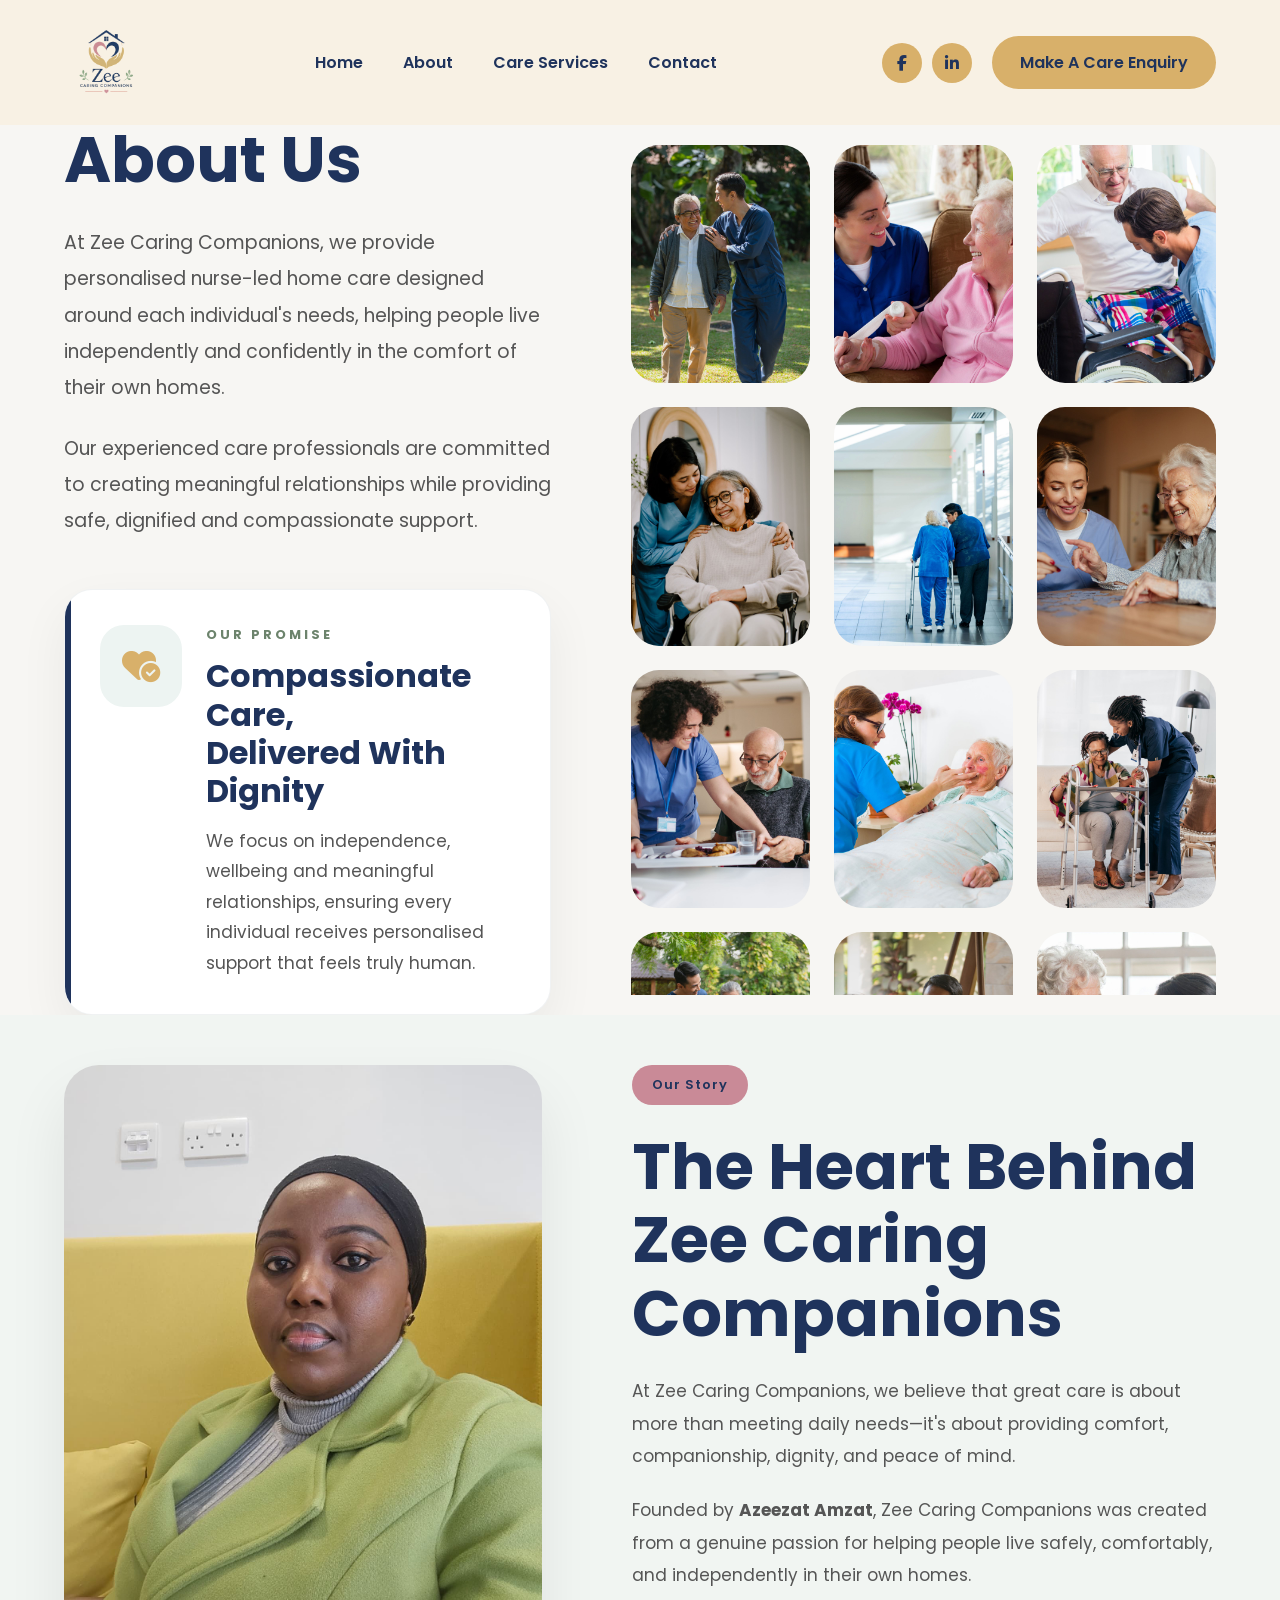
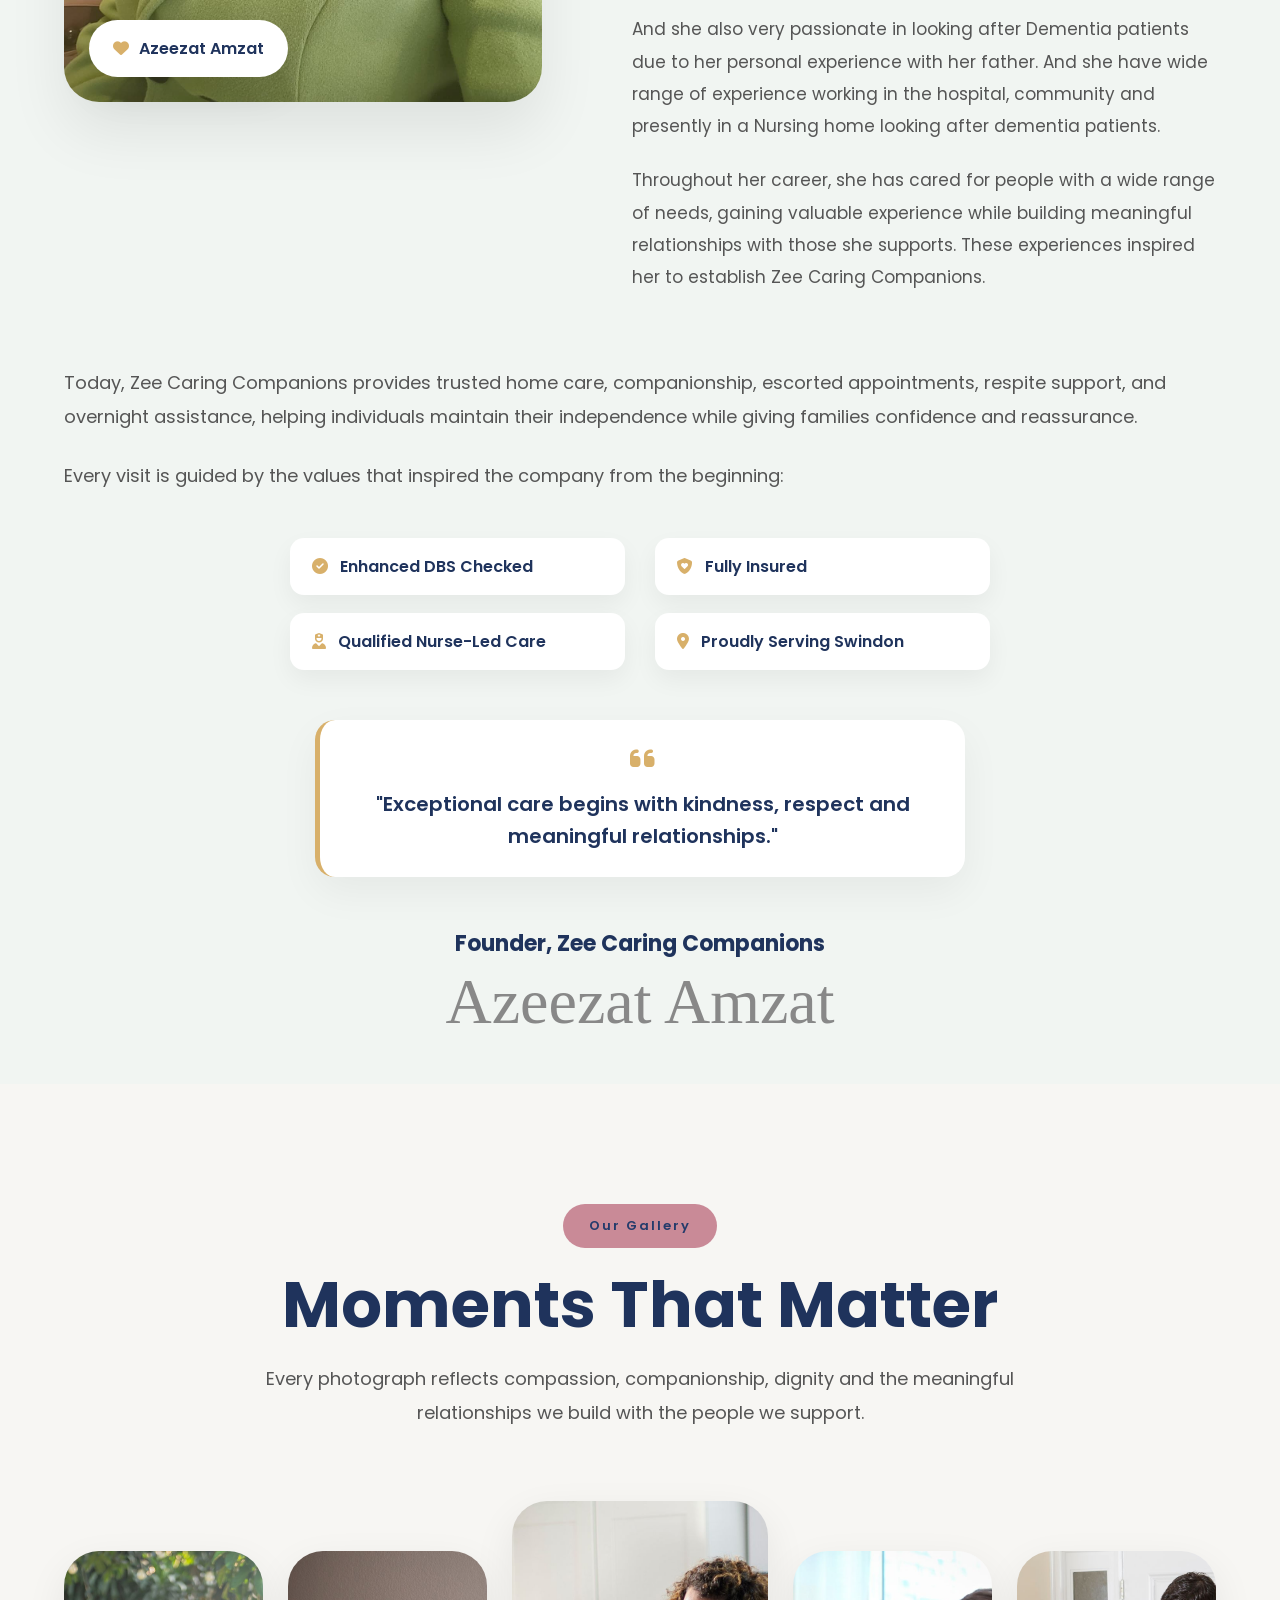
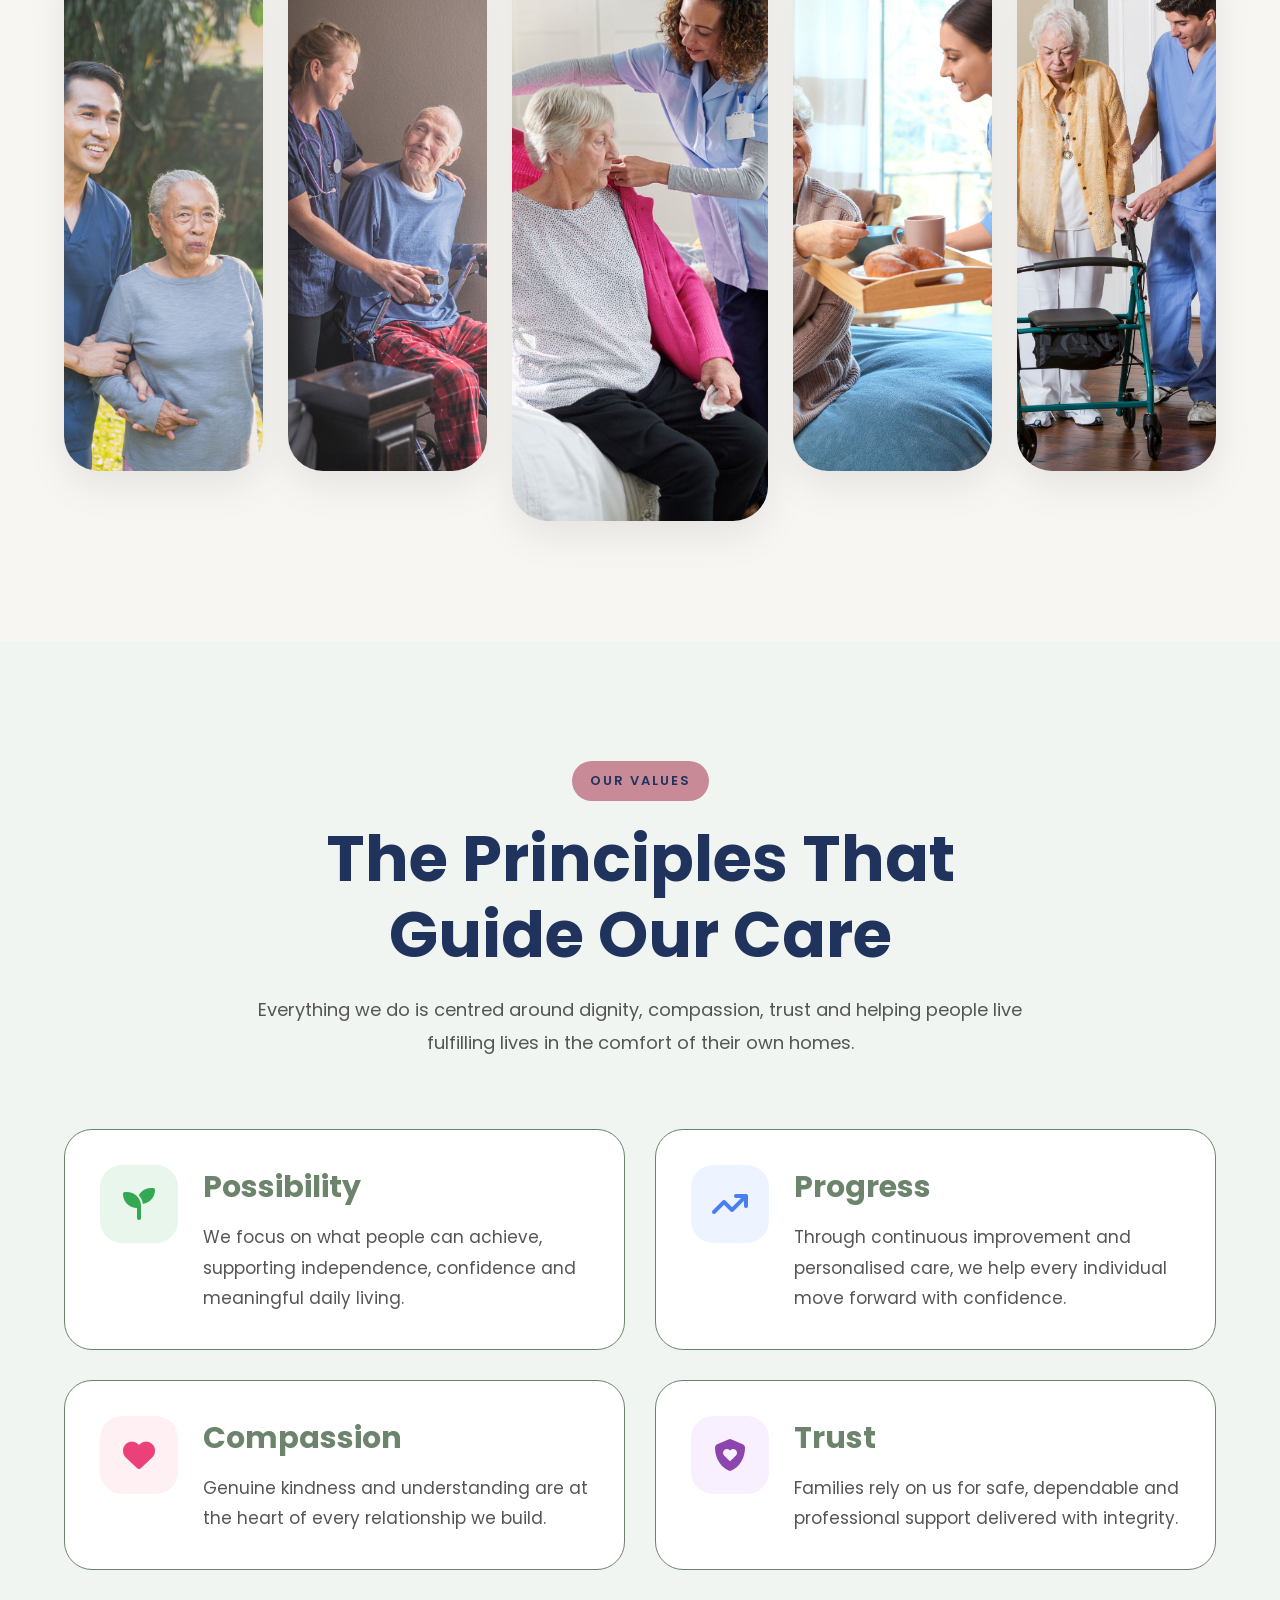
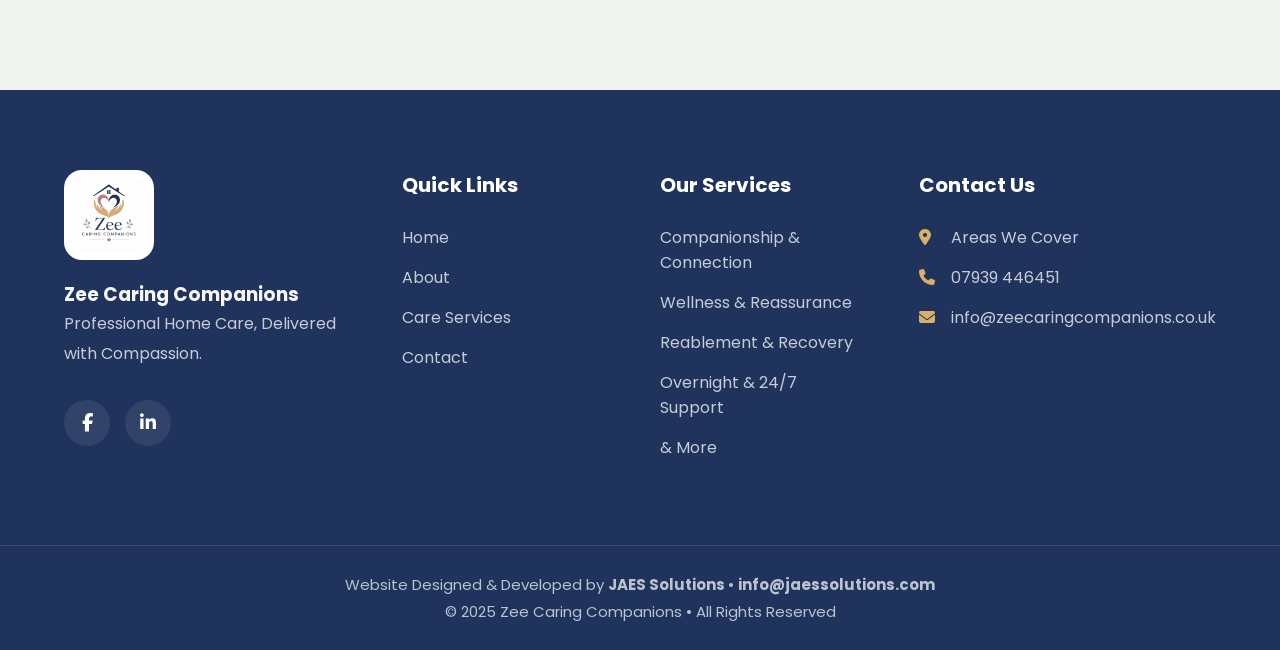
==== About.html @ 0aef1859 "Initial Zee Caring Companions website" ====
<!DOCTYPE html>
<html lang="en">
<head>
    <meta charset="UTF-8">
    <meta name="viewport" content="width=device-width, initial-scale=1.0">
    <title>Zee Caring Companions</title>
    <link rel="stylesheet" href="About.css">

    <!-- Font Awesome -->
    <link rel="stylesheet"
        href="https://cdnjs.cloudflare.com/ajax/libs/font-awesome/6.5.1/css/all.min.css">

    <!-- Google Font -->
    <link href="https://fonts.googleapis.com/css2?family=Poppins:wght@300;400;500;600;700&display=swap"
        rel="stylesheet">
</head>
<body>

    <!-- Header -->
    <header>
        <div class="container navbar">

            <div class="logo">
                <img src="Assets/ChatGPT Image Jun 10, 2026, 03_01_08 PM.png" alt="Zee Caring Companions">
            </div>

            <nav>
                <ul>
                    <li><a href="index.html">Home</a></li>
                    <li><a href="About.html">About</a></li>
                    <li><a href="Care Services.html">Care Services</a></li>
                    <li><a href="Contact.html">Contact</a></li>
                </ul>
            </nav>

            <div class="header-right">
                <div class="social-icons">
                    <a href="#"><i class="fab fa-facebook-f"></i></a>
                    <a href="#"><i class="fab fa-linkedin-in"></i></a>
                </div>

                <a href="Contact.html" class="enquiry-btn">
                    Make A Care Enquiry
                </a>
            </div>

        </div>
    </header>

    <!-- ====================================
     About US SECTION
==================================== -->

    <section class="about-section">

    <div class="about-container">

        <!-- Left Content -->

        <div class="about-content">
            <h2>
                About Us
            </h2>

            <p>
                At Zee Caring Companions, we provide personalised
                nurse-led home care designed around each individual's
                needs, helping people live independently and confidently
                in the comfort of their own homes.
            </p>

            <p>
                Our experienced care professionals are committed to
                creating meaningful relationships while providing
                safe, dignified and compassionate support.
            </p>
<!-- Trust Card -->

<div class="about-highlight">

    <div class="highlight-icon">
        <i class="fa-solid fa-heart-circle-check"></i>
    </div>

    <div class="highlight-content">

        <span>OUR PROMISE</span>

        <h3>
            Compassionate Care,<br>
            Delivered With Dignity
        </h3>

        <p>
            We focus on independence, wellbeing and meaningful
            relationships, ensuring every individual receives
            personalised support that feels truly human.
        </p>

    </div>

</div>
        </div>

        <!-- Right Images -->

        <div class="about-gallery">

            <!-- Column 1 -->

            <div class="gallery-column up">

                <img src="Assets/About Us Images/1.jpg" alt="">
                <img src="Assets/About Us Images/2.jpg" alt="">
                <img src="Assets/About Us Images/3.jpg" alt="">
                <img src="Assets/About Us Images/4.jpg" alt="">

            </div>

            <!-- Column 2 -->

            <div class="gallery-column down">

                <img src="Assets/About Us Images/5.jpg" alt="">
                <img src="Assets/About Us Images/6.jpg" alt="">
                <img src="Assets/About Us Images/7.jpg" alt="">
                <img src="Assets/About Us Images/8.jpg" alt="">

            </div>

            <!-- Column 3 -->

            <div class="gallery-column up">

                <img src="Assets/About Us Images/9.jpg" alt="">
                <img src="Assets/About Us Images/10.jpg" alt="">
                <img src="Assets/About Us Images/11.jpg" alt="">
                <img src="Assets/About Us Images/12.jpg" alt="">

            </div>

        </div>

    </div>
    
</section>

<!-- ====================================
     FOUNDER STORY SECTION
==================================== -->
<section class="founder-story-section">

    <div class="founder-story-container">

        <!-- Left Image -->
        <div class="founder-image">

            <img src="Assets/Founder Image.jpg" alt="Founder of Zee Caring Companions">

            <div class="founder-badge">
                <i class="fa-solid fa-heart"></i>
                Azeezat Amzat
            </div>

        </div>

        <!-- Right Content -->
        <div class="founder-content">

            <span class="founder-tag">
                Our Story
            </span>

            <h2>
                The Heart Behind Zee Caring Companions
            </h2>

            <p>
                At Zee Caring Companions, we believe that great care is about more than meeting daily needs—it's
                about providing comfort, companionship, dignity, and peace of mind.
            </p>

            <p>
                Founded by <strong>Azeezat Amzat</strong>, Zee Caring Companions was created from a genuine passion
                for helping people live safely, comfortably, and independently in their own homes.
            </p>
            
            <p>
                And she also very passionate in looking after Dementia patients due to her personal experience with her father. 
                And she have wide range of experience working in the hospital, community and presently in a Nursing home looking 
                after dementia patients.
            </p>
        <p>
            Throughout her career, she has cared for people with a wide range of needs, gaining valuable
            experience while building meaningful relationships with those she supports. These experiences
            inspired her to establish Zee Caring Companions.
        </p>
        </div>
    </div>
<!-- FULL WIDTH CONTENT -->

    <div class="founder-full-content">
        <p>
            Today, Zee Caring Companions provides trusted home care, companionship, escorted appointments,
            respite support, and overnight assistance, helping individuals maintain their independence while
            giving families confidence and reassurance.
        </p>

        <p>
            Every visit is guided by the values that inspired the company from the beginning:
        </p>

        <div class="founder-checks">
    <p><i class="fa-solid fa-circle-check"></i> Enhanced DBS Checked</p>
    <p><i class="fa-solid fa-shield-heart"></i> Fully Insured</p>
    <p><i class="fa-solid fa-user-nurse"></i> Qualified Nurse-Led Care</p>
    <p><i class="fa-solid fa-location-dot"></i> Proudly Serving Swindon</p>
</div>

        <div class="founder-quote">

            <i class="fa-solid fa-quote-left"></i>

            <p>
                "Exceptional care begins with kindness,
                respect and meaningful relationships."
            </p>

        </div>
    </div>

        <div class="founder-signature">

            <h4>Founder, Zee Caring Companions</h4>

            <span class="founder-name">
                Azeezat Amzat
            </span>

        </div>

    </div>

</section>

<!-- ====================================
     GALLERY SECTION
==================================== -->

<section class="gallery-section">

    <div class="gallery-header">

        <div class="gallery-tag">
            Our Gallery
        </div>

        <h2>Moments That Matter</h2>

        <p>
            Every photograph reflects compassion, companionship,
            dignity and the meaningful relationships we build
            with the people we support.
        </p>

    </div>

    <div class="gallery-row">

        <div class="gallery-item">
            <img src="Assets/About Us Images/13.jpg" alt="">
        </div>

        <div class="gallery-item">
            <img src="Assets/About Us Images/14.jpg" alt="">
        </div>

        <div class="gallery-item featured">
            <img src="Assets/About Us Images/15.jpg" alt="">
        </div>

        <div class="gallery-item">
            <img src="Assets/About Us Images/16.jpg" alt="">
        </div>

        <div class="gallery-item">
            <img src="Assets/About Us Images/17.jpg" alt="">
        </div>

    </div>

</section>

<!-- ==========================
     OUR VALUES SECTION
========================== -->

<section class="values-section">

    <div class="values-header">

        <span class="values-tag">OUR VALUES</span>

        <h2>
            The Principles That Guide Our Care
        </h2>

        <p>
            Everything we do is centred around dignity, compassion,
            trust and helping people live fulfilling lives in the
            comfort of their own homes.
        </p>

    </div>

    <div class="values-grid">

        <!-- Value 1 -->

        <div class="value-card">

            <div class="value-icon possibility">
                <i class="fa-solid fa-seedling"></i>
            </div>

            <div class="value-content">
                <h3>Possibility</h3>
                <p>
                    We focus on what people can achieve, supporting
                    independence, confidence and meaningful daily living.
                </p>
            </div>

        </div>

        <!-- Value 2 -->

        <div class="value-card">

            <div class="value-icon progress">
                <i class="fa-solid fa-arrow-trend-up"></i>
            </div>

            <div class="value-content">
                <h3>Progress</h3>
                <p>
                    Through continuous improvement and personalised care,
                    we help every individual move forward with confidence.
                </p>
            </div>

        </div>

        <!-- Value 3 -->

        <div class="value-card">

            <div class="value-icon compassion">
                <i class="fa-solid fa-heart"></i>
            </div>

            <div class="value-content">
                <h3>Compassion</h3>
                <p>
                    Genuine kindness and understanding are at the heart
                    of every relationship we build.
                </p>
            </div>

        </div>

        <!-- Value 4 -->

        <div class="value-card">

            <div class="value-icon trust">
                <i class="fa-solid fa-shield-heart"></i>
            </div>

            <div class="value-content">
                <h3>Trust</h3>
                <p>
                    Families rely on us for safe, dependable and
                    professional support delivered with integrity.
                </p>
            </div>

        </div>

    </div>

</section>

<!-- ====================================
     FOOTER SECTION
==================================== -->

<footer class="footer">

    <div class="footer-container">

        <!-- Brand -->
        <div class="footer-brand">

    <div class="footer-logo">
        <img src="Assets/Zee care Logo.jpg" alt="Zee Caring Companions Logo">
    </div>

    <h3>Zee Caring Companions</h3>

    <p>
        Professional Home Care, Delivered with Compassion.
    </p>

    <div class="footer-social">
        <a href="#" aria-label="Facebook">
            <i class="fa-brands fa-facebook-f"></i>
        </a>

        <a href="#" aria-label="LinkedIn">
            <i class="fa-brands fa-linkedin-in"></i>
        </a>
    </div>

</div>

        <!-- Quick Links -->
        <div class="footer-column">
            <h4>Quick Links</h4>

            <ul>
                <li><a href="index.html">Home</a></li>
                <li><a href="About.html">About</a></li>
                <li><a href="Care Services.html">Care Services</a></li>
                <li><a href="Contact.html">Contact</a></li>
            </ul>
        </div>

        <!-- Services -->
        <div class="footer-column">
            <h4>Our Services</h4>

            <ul>
                <li><a href="companionship-connection.html">Companionship & Connection</a></li>
                <li><a href="wellness-reassurance.html">Wellness & Reassurance</a></li>
                <li><a href="reablement-recovery.html">Reablement & Recovery</a></li>
                <li><a href="overnight-24-7-support.html">Overnight & 24/7 Support</a></li>
                <li><a href="Care Services.html">& More</a></li>
            </ul>
        </div>

        <!-- Contact -->
        <div class="footer-column">
            <h4>Contact Us</h4>

            <ul class="contact-info">
                <li>
                    <i class="fa-solid fa-location-dot"></i>
                    <span>Areas We Cover</span>
                </li>

                <li>
                    <i class="fa-solid fa-phone"></i>
                    <span>07939 446451</span>
                </li>

                <li>
                    <i class="fa-solid fa-envelope"></i>
                    <a href="mailto:info@zeecaringcompanions.co.uk">
                        info@zeecaringcompanions.co.uk
                    </a>
                </li>
            </ul>
        </div>

    </div>

    <!-- Footer Bottom -->
    <div class="footer-bottom">
        <p>
            
            Website Designed & Developed by
            <a href="https://www.jaessolutions.com" target="_blank" rel="noopener noreferrer">
                JAES Solutions
            </a>
            •

        <a href="mailto:info@jaessolutions.com"
           class="footer-link">
            info@jaessolutions.com
        </a>
        </p>
        <P>© 2025 Zee Caring Companions • All Rights Reserved</P>
    </div>

</footer>

</body>
</html>
---- About.css ----
/* Navigation Bar */
*{
    margin:0;
    padding:0;
    box-sizing:border-box;
    font-family:'Poppins',sans-serif;
}

body{
    background:#F7F6F3;
}

/* Header */

header{
    background:#F8F1E4;
    padding:20px 0;
    position:sticky;
    top:0;
    z-index:100;
}

.container{
    width:90%;
    margin:auto;
}

.navbar{
    display:flex;
    justify-content:space-between;
    align-items:center;
}

.logo img{
    width:85px;
    height:auto;
    display:block;
}
nav ul{
    list-style:none;
    display:flex;
    gap:40px;
}

nav ul li a{
    text-decoration:none;
    color:#1F335C;
    font-weight:600;
    transition:.3s;
}

nav ul li a:hover{
    color:#D8B06A;
}

.header-right{
    display:flex;
    align-items:center;
    gap:20px;
}

.social-icons{
    display:flex;
    gap:10px;
}

.social-icons a{
    width:40px;
    height:40px;
    border-radius:50%;
    background:#D8B06A;
    color:#1F335C;
    display:flex;
    align-items:center;
    justify-content:center;
    text-decoration:none;
}
.enquiry-btn{
    background:#D8B06A;
    color:#1F335C;
    text-decoration:none;
    padding:14px 28px;
    border-radius:40px;
    font-weight:600;
}
/* Navigation Bar Close */


/* ==========================
   ABOUT SECTION
========================== */

.about-section{
    padding-top:0px;
    padding-bottom:0px;
    background:#F7F6F3;
    overflow:hidden;
}

.about-container{
    width:90%;
    max-width:1450px;
    margin:auto;

    display:grid;
    grid-template-columns:1fr 1.2fr;
    gap:80px;
    align-items:center;
}

.about-content h2{
    font-size:clamp(2.5rem,5vw,4rem);
    line-height:1.1;
    color:#1F335C;
    margin-bottom:30px;
}

.about-content p{
    font-size:19px;
    line-height:1.9;
    color:#555555;
    margin-bottom:25px;
}

/* ===================================
   ABOUT HIGHLIGHT CARD
=================================== */

.about-highlight{
    margin-top:50px;

    background:#ffffff;

    padding:35px;

    border-radius:28px;

    display:flex;
    align-items:flex-start;
    gap:24px;

    box-shadow:0 20px 50px rgba(0,0,0,0.06);

    border:1px solid rgba(63,95,105,0.08);

    max-width:650px;

    position:relative;
    overflow:hidden;
}

/* Decorative Accent */

.about-highlight::before{
    content:"";

    position:absolute;
    top:0;
    left:0;

    width:6px;
    height:100%;

    background: #1F335C;
}

.highlight-icon{
    min-width:82px;
    width:82px;
    height:82px;

    background:#edf4f2;

    border-radius:24px;

    display:flex;
    align-items:center;
    justify-content:center;
}

.highlight-icon i{
    font-size:34px;
    color:#D8B06A;
}

.highlight-content span{
    display:block;

    font-size:13px;
    letter-spacing:3px;
    font-weight:700;

    color:#6C836C;

    margin-bottom:12px;
}

.highlight-content h3{
    font-size:2rem;
    line-height:1.2;

    color:#1f335c;

    margin-bottom:15px;
}

.highlight-content p{
    font-size:17px;
    line-height:1.8;
    color:#555555;
    margin:0;
}

/* ====================================
   FOUNDER STORY SECTION
==================================== */

.founder-story-section{
    padding:50px 0;
    background:#F1F5F2;
}

.founder-story-container{
    width:90%;
    max-width:1400px;
    margin:auto;

    display:grid;
    grid-template-columns:0.9fr 1.1fr;
    gap:90px;

    align-items:start;
}

.founder-full-content{
    width:90%;
    max-width:1400px;
    margin:50px auto 0;
}

.founder-full-content > p{
    font-size:18px;
    line-height:1.9;
    color:#555;
    margin-bottom:25px;
}

.founder-checks{
    display:grid;
    grid-template-columns:repeat(2, 1fr);
    gap:18px 30px;

    max-width:700px;
    margin:45px auto;
}

.founder-checks p{
    margin:0;

    background:#fff;

    padding:16px 22px;

    border-radius:14px;

    color:#1F335C;
    font-weight:600;

    box-shadow:
    0 10px 25px rgba(0,0,0,.05);
}

.founder-checks i{
    color:#D8B06A;
    margin-right:8px;
}

.founder-signature{
    text-align:center;
    margin-top:50px;
}

.founder-name{
    display:block;

    font-family:'Brush Script MT', cursive;

    font-size:64px;

    color:#D8B06A;

    line-height:1;
}
/* Image */

.founder-image{
    position:relative;
}

.founder-image img{
    width:100%;
    border-radius:35px;
    display:block;

    box-shadow:
    0 30px 60px rgba(0,0,0,.08);
}

.founder-badge{
    position:absolute;

    bottom:25px;
    left:25px;

    background:#ffffff;

    padding:16px 24px;

    border-radius:50px;

    display:flex;
    align-items:center;
    gap:10px;

    font-weight:600;

    color:#1F335C;

    box-shadow:
    0 15px 40px rgba(0,0,0,.08);
}

.founder-badge i{
    color:#D8B06A;
}

/* Content */

.founder-tag{
    display:inline-block;

    padding:10px 20px;

    border-radius:50px;

    background:#C98A97;

    color:#1F335C;

    font-size:13px;
    font-weight:600;

    letter-spacing:1px;

    margin-bottom:25px;
}

.founder-content h2{
    font-size:clamp(2.5rem,5vw,4rem);
    color:#1F335C;

    line-height:1.15;

    margin-bottom:25px;
}

.founder-content p{
    color:#555;
    line-height:1.9;
    font-size:17px;

    margin-bottom:22px;
}

/* Quote Box */

.founder-quote{
    max-width:650px;
    margin:50px auto 0;

    background:#fff;

    padding:25px 30px;

    border-radius:20px;

    border-left:5px solid #D8B06A;

    text-align:center;

    box-shadow:
    0 15px 40px rgba(0,0,0,.05);
}

.founder-quote i{
    color:#D8B06A;
    font-size:28px;

    margin-bottom:15px;
}

.founder-quote p{
    margin:0;

    font-size:20px;
    line-height:1.6;

    color:#1F335C;
    font-weight:600;
}

/* Signature */

.founder-signature{
    text-align:center;
    margin-top:50px;
}

.founder-signature h4{
    color:#1F335C;
    font-size:22px;
    margin-bottom:10px;
}


.founder-signature span{
    color:#888;
}

/* Responsive */

@media(max-width:992px){

    .founder-story-container{
        grid-template-columns:1fr;
        gap:50px;
    }
}

@media(max-width:768px){

    .founder-story-section{
        padding:80px 0;
    }

    .founder-image img{
        border-radius:25px;
    }

    .founder-badge{
        position:static;
        margin-top:20px;
        width:max-content;
    }
}

/* ==========================
   GALLERY SECTION
========================== */

.about-gallery{
    display:flex;
    gap:24px;
    height:850px;
    overflow:hidden;
}

/* Columns */

.gallery-column{
    flex:1;
    display:flex;
    flex-direction:column;
    gap:24px;
}

.gallery-column img{
    width:100%;
    height:340px;
    object-fit:cover;

    border-radius:28px;

    transition:.4s;
}

.gallery-column img:hover{
    transform:scale(1.03);
}

/* Different Heights */

.gallery-column:nth-child(2) img{
    height:420px;
}

/* Animations */

.up{
    animation:scrollUp 22s linear infinite;
}

.down{
    animation:scrollDown 22s linear infinite;
}

@keyframes scrollUp{
    from{
        transform:translateY(0);
    }
    to{
        transform:translateY(-50%);
    }
}

@keyframes scrollDown{
    from{
        transform:translateY(-50%);
    }
    to{
        transform:translateY(0);
    }
}

.about-gallery:hover .gallery-column{
    animation-play-state:paused;
}

/* ==========================
   MOBILE
========================== */

@media(max-width:992px){

    .about-container{
        grid-template-columns:1fr;
    }

    .about-gallery{
        height:600px;
        margin-top:20px;
    }
}

@media(max-width:768px){

    .about-gallery{
        gap:12px;
        height:500px;
    }

    .gallery-column img{
        height:220px;
        border-radius:18px;
    }

    .gallery-column:nth-child(2) img{
        height:260px;
    }

    .about-content h2{
        font-size:2.5rem;
    }

    .about-content p{
        font-size:17px;
    }
}

/* ====================================
   GALLERY SECTION MAIN
==================================== */

.gallery-section{
    padding:120px 0;
    background:#F7F6F3;
    overflow:hidden;
}

.gallery-header{
    width:90%;
    max-width:850px;
    margin:0 auto 70px;
    text-align:center;
}

.gallery-tag{
    display:inline-block;

    padding:12px 26px;

    background: #C98A97;
    border-radius:50px;

    color: #243B6B;

    font-size:13px;
    font-weight:600;
    letter-spacing:2px;

    margin-bottom:25px;
}

.gallery-header h2{
    font-size:clamp(2.5rem,5vw,4rem);
    color:#1F335C;
    margin-bottom:25px;
    line-height:1;
}

.gallery-header p{
    font-size:18px;
    line-height:1.9;
    color:#555555;
}

/* Gallery */

.gallery-row{
    width:90%;
    max-width:1500px;
    margin:auto;

    display:flex;
    justify-content:center;
    align-items:center;

    gap:25px;
}

/* Cards */

.gallery-item{
    width:250px;
    height:520px;

    border-radius:35px;

    overflow:hidden;

    position:relative;

    transition:.5s ease;

    cursor:pointer;

    box-shadow:
    0 15px 40px rgba(0,0,0,.08);
}

.gallery-item img{
    width:100%;
    height:100%;
    object-fit:cover;

    transition:1s ease;
}

/* Featured Card */

.gallery-item.featured{
    width:320px;
    height:620px;
}

/* Hover */

.gallery-row:hover .gallery-item{
    opacity:.6;
}

.gallery-item:hover{
    transform:translateY(-18px);
    opacity:1 !important;
}

.gallery-item:hover img{
    transform:scale(1.08);
}

/* Overlay */

.gallery-item::before{
    content:"";

    position:absolute;
    inset:0;

    background:
    linear-gradient(
        to top,
        rgba(0,0,0,.35),
        transparent
    );

    opacity:0;

    transition:.4s;
}

.gallery-item:hover::before{
    opacity:1;
}

/* Responsive */

@media(max-width:1200px){

    .gallery-row{
        overflow-x:auto;
        justify-content:flex-start;
        padding-bottom:20px;
    }

    .gallery-row::-webkit-scrollbar{
        display:none;
    }
}

@media(max-width:768px){

    .gallery-section{
        padding:80px 0;
    }

    .gallery-item{
        width:220px;
        height:420px;
    }

    .gallery-item.featured{
        width:260px;
        height:500px;
    }

    .gallery-header p{
        font-size:16px;
    }
}


/* ==========================
   VALUES SECTION
========================== */

.values-section{
    padding:120px 0;
    background:#F1F5F2;
}

.values-header{
    width:90%;
    max-width:800px;
    margin:0 auto 70px;
    text-align:center;
}

.values-tag{
    display:inline-block;
    padding:10px 18px;
    border-radius:50px;
    background:#C98A97;
    color:#1F335C;
    font-size:13px;
    font-weight:600;
    letter-spacing:2px;
    margin-bottom:20px;
}

.values-header h2{
    font-size:clamp(2.5rem,5vw,4rem);
    color: #1F335C;
    margin-bottom:20px;
    line-height:1.2;
}

.values-header p{
    font-size:18px;
    color:#555555;
    line-height:1.8;
}

/* Grid */

.values-grid{
    width:90%;
    max-width:1400px;
    margin:auto;

    display:grid;
    grid-template-columns:repeat(2,1fr);
    gap:30px;
}

/* Card */

.value-card{
    background:#fff;
    border:1px solid #6C836C;
    border-radius:28px;

    padding:35px;

    display:flex;
    gap:25px;
    align-items:flex-start;

    transition:0.35s ease;
}

.value-card:hover{
    transform:translateY(-8px);
    box-shadow:0 20px 40px rgba(0,0,0,0.08);
}

/* Icons */

.value-icon{
    width:78px;
    height:78px;
    border-radius:22px;

    display:flex;
    align-items:center;
    justify-content:center;

    flex-shrink:0;
}

.value-icon i{
    font-size:32px;
}

/* Different Colors */

.possibility{
    background:#e8f6ec;
}

.possibility i{
    color:#34a853;
}

.progress{
    background:#eef4ff;
}

.progress i{
    color:#4c7ef3;
}

.compassion{
    background:#fff1f3;
}

.compassion i{
    color:#ec407a;
}

.trust{
    background:#f8f0ff;
}

.trust i{
    color:#8e44ad;
}

/* Content */

.value-content h3{
    font-size:30px;
    color:#6C836C;
    margin-bottom:12px;
}

.value-content p{
    font-size:17px;
    line-height:1.8;
    color:#555555;
}

/* Responsive */

@media(max-width:900px){

    .values-grid{
        grid-template-columns:1fr;
    }

    .value-card{
        padding:28px;
    }
}

@media(max-width:600px){

    .values-section{
        padding:80px 0;
    }

    .value-card{
        flex-direction:column;
        align-items:flex-start;
    }

    .value-icon{
        width:70px;
        height:70px;
    }

    .value-content h3{
        font-size:24px;
    }
}

/* ==========================
   FOOTER
========================== */

.footer{
    background:#1F335C;
    color:#F7F6F3;
    padding:80px 0 0;
}

.footer-container{
    width:90%;
    max-width:1400px;
    margin:auto;

    display:grid;
    grid-template-columns:1.4fr 1fr 1fr 1fr;
    gap:60px;
}

/* Footer Logo */

.footer-logo{
    margin-bottom:20px;
}

.footer-logo img{
    width:90px;
    height:90px;

    object-fit:cover;

    border-radius:18px;

    background:#fff;

    padding:8px;

    display:block;
}

.footer-brand p{
    color:rgba(255,255,255,.75);
    line-height:1.8;
    max-width:350px;
}
/* ==========================
   FOOTER BRAND
========================== */

.footer-logo-wrap{
    display:flex;
    align-items:center;
    gap:18px;
    margin-bottom:20px;
}

.footer-main-logo{
    width:80px;
    height:80px;
    object-fit:contain;
    flex-shrink:0;
}

.footer-brand-text{
    display:flex;
    flex-direction:column;
    justify-content:center;
}

.footer-brand-text h3{
    margin:0;
    font-size:28px;
    font-weight:700;
    color:#F7F6F3;
    line-height:1.2;
}

.footer-brand-text span{
    margin-top:6px;
    color:#D8B06A;
    font-size:13px;
    letter-spacing:1px;
    text-transform:uppercase;
}

.footer-brand p{
    color:rgba(255,255,255,.75);
    line-height:1.9;
    max-width:350px;
}
.footer-column h4{
    font-size:20px;
    margin-bottom:25px;
    color:#fff;
}

.footer-column ul{
    list-style:none;
    padding:0;
    margin:0;
}

.footer-column ul li{
    margin-bottom:15px;
}

.footer-column ul li a{
    color:rgba(255,255,255,.75);
    text-decoration:none;
    transition:.3s;
}

.footer-column ul li a:hover{
    color:#D8B06A;
    padding-left:5px;
}

/* Contact Info */

.contact-info li{
    display:flex;
    align-items:center;
    gap:12px;

    color:rgba(255,255,255,.75);
    margin-bottom:15px;
}

.contact-info li i{
    color:#D8B06A;
    width:20px;
    font-size:16px;
}

.contact-info li a{
    color:rgba(255,255,255,.75);
    text-decoration:none;
    transition:.3s;
}

.contact-info li a:hover{
    color:#D8B06A;
}

/* Social Icons */

.footer-social{
    display:flex;
    gap:15px;
    margin-top:30px;
}

.footer-social a{
    width:46px;
    height:46px;

    display:flex;
    align-items:center;
    justify-content:center;

    border-radius:50%;
    background:rgba(255,255,255,.08);

    color:#fff;
    font-size:18px;

    text-decoration:none;
    transition:.3s;
}

.footer-social a:hover{
    background:#D8B06A;
    color:#2e4b42;
    transform:translateY(-3px);
}

/* Footer Bottom */

.footer-bottom{
    width:100%;
    margin-top:70px;

    border-top:1px solid rgba(255,255,255,.12);

    text-align:center;
    padding:25px 20px;
}

.footer-bottom p{
    margin:0;
    color:rgba(255,255,255,.7);
    font-size:15px;
    line-height:1.8;
}

.footer-bottom a{
    color:rgba(255,255,255,.7);
    text-decoration:none;
    font-weight:700;
    transition:.3s;
}

.footer-bottom a:hover{
    color:#D8B06A;
    text-decoration:underline;
}

/* Responsive */

@media (max-width:992px){

    .footer-container{
        grid-template-columns:1fr 1fr;
        gap:50px;
    }
}

@media (max-width:768px){

    .footer{
        padding-top:60px;
    }

    .footer-container{
        grid-template-columns:1fr;
        text-align:center;
    }

    .footer-brand p{
        margin:auto;
    }

    .footer-social{
        justify-content:center;
    }

    .contact-info li{
        justify-content:center;
    }
}
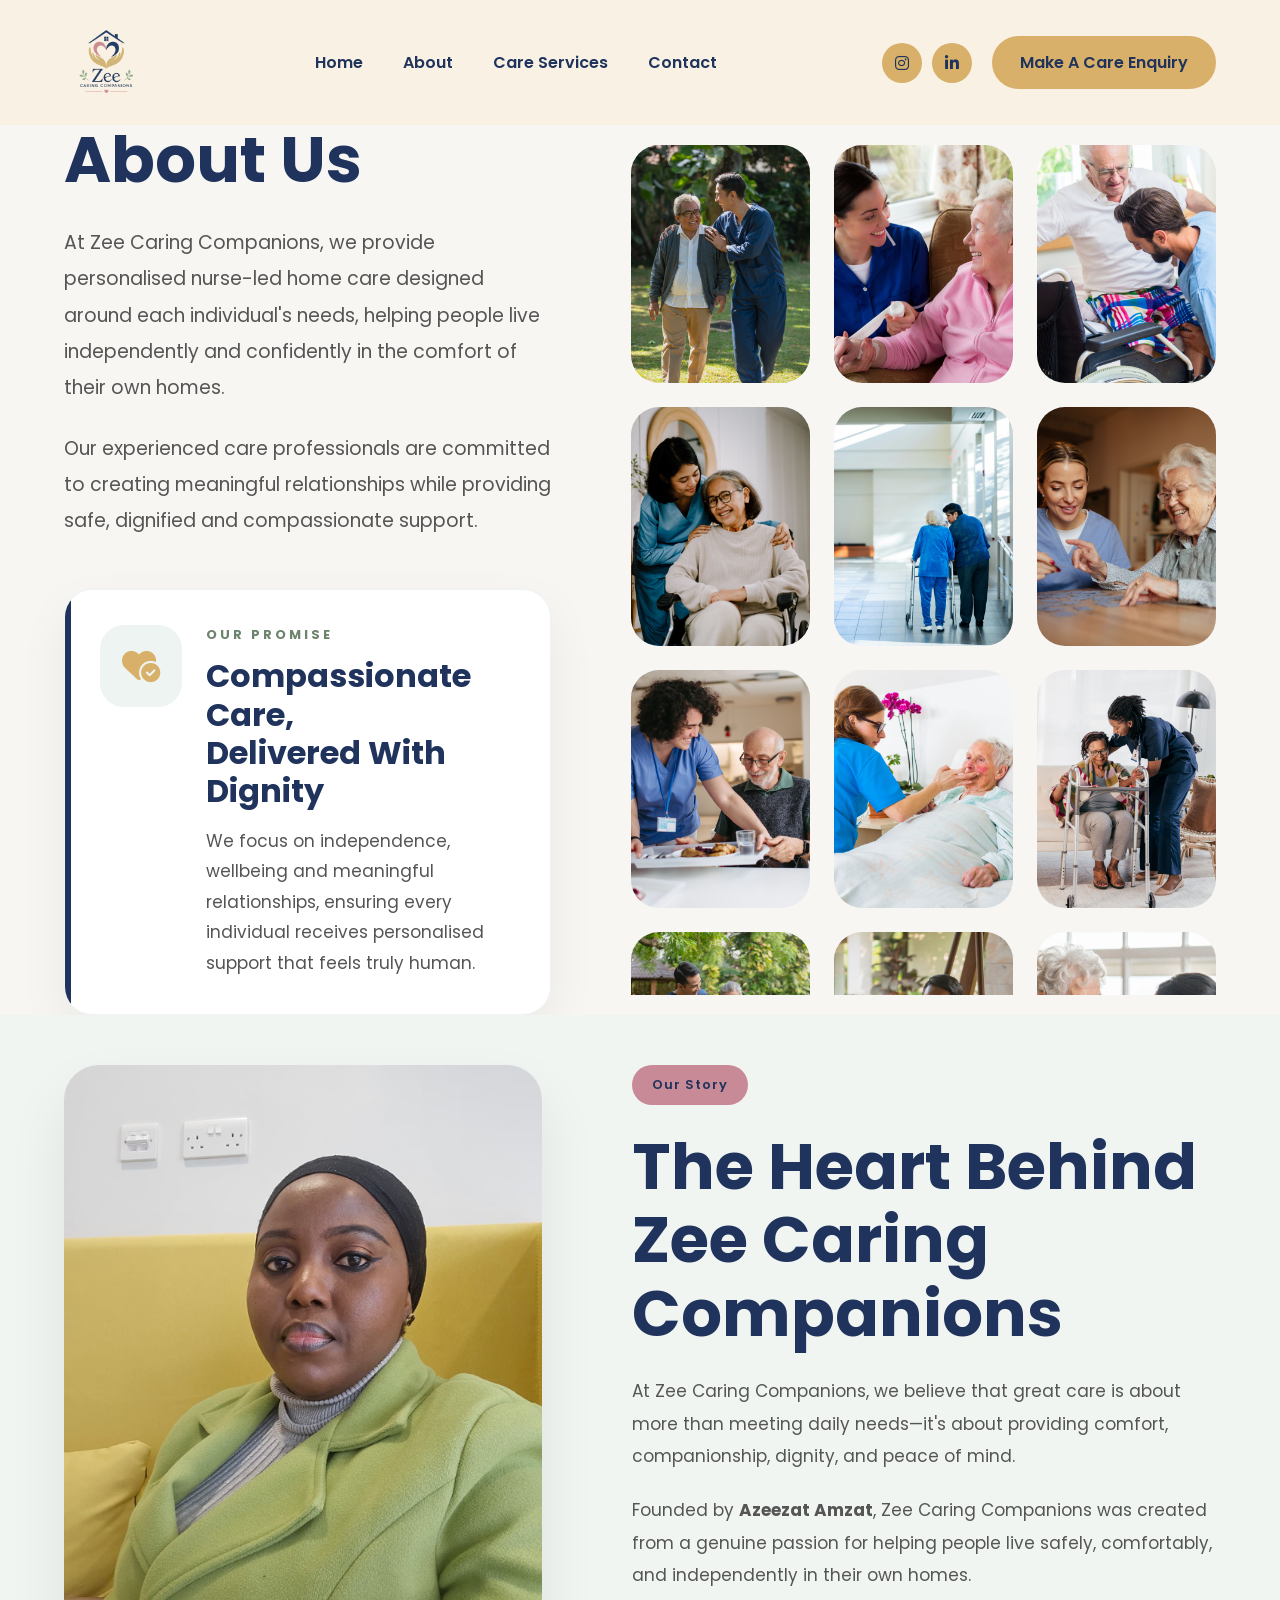
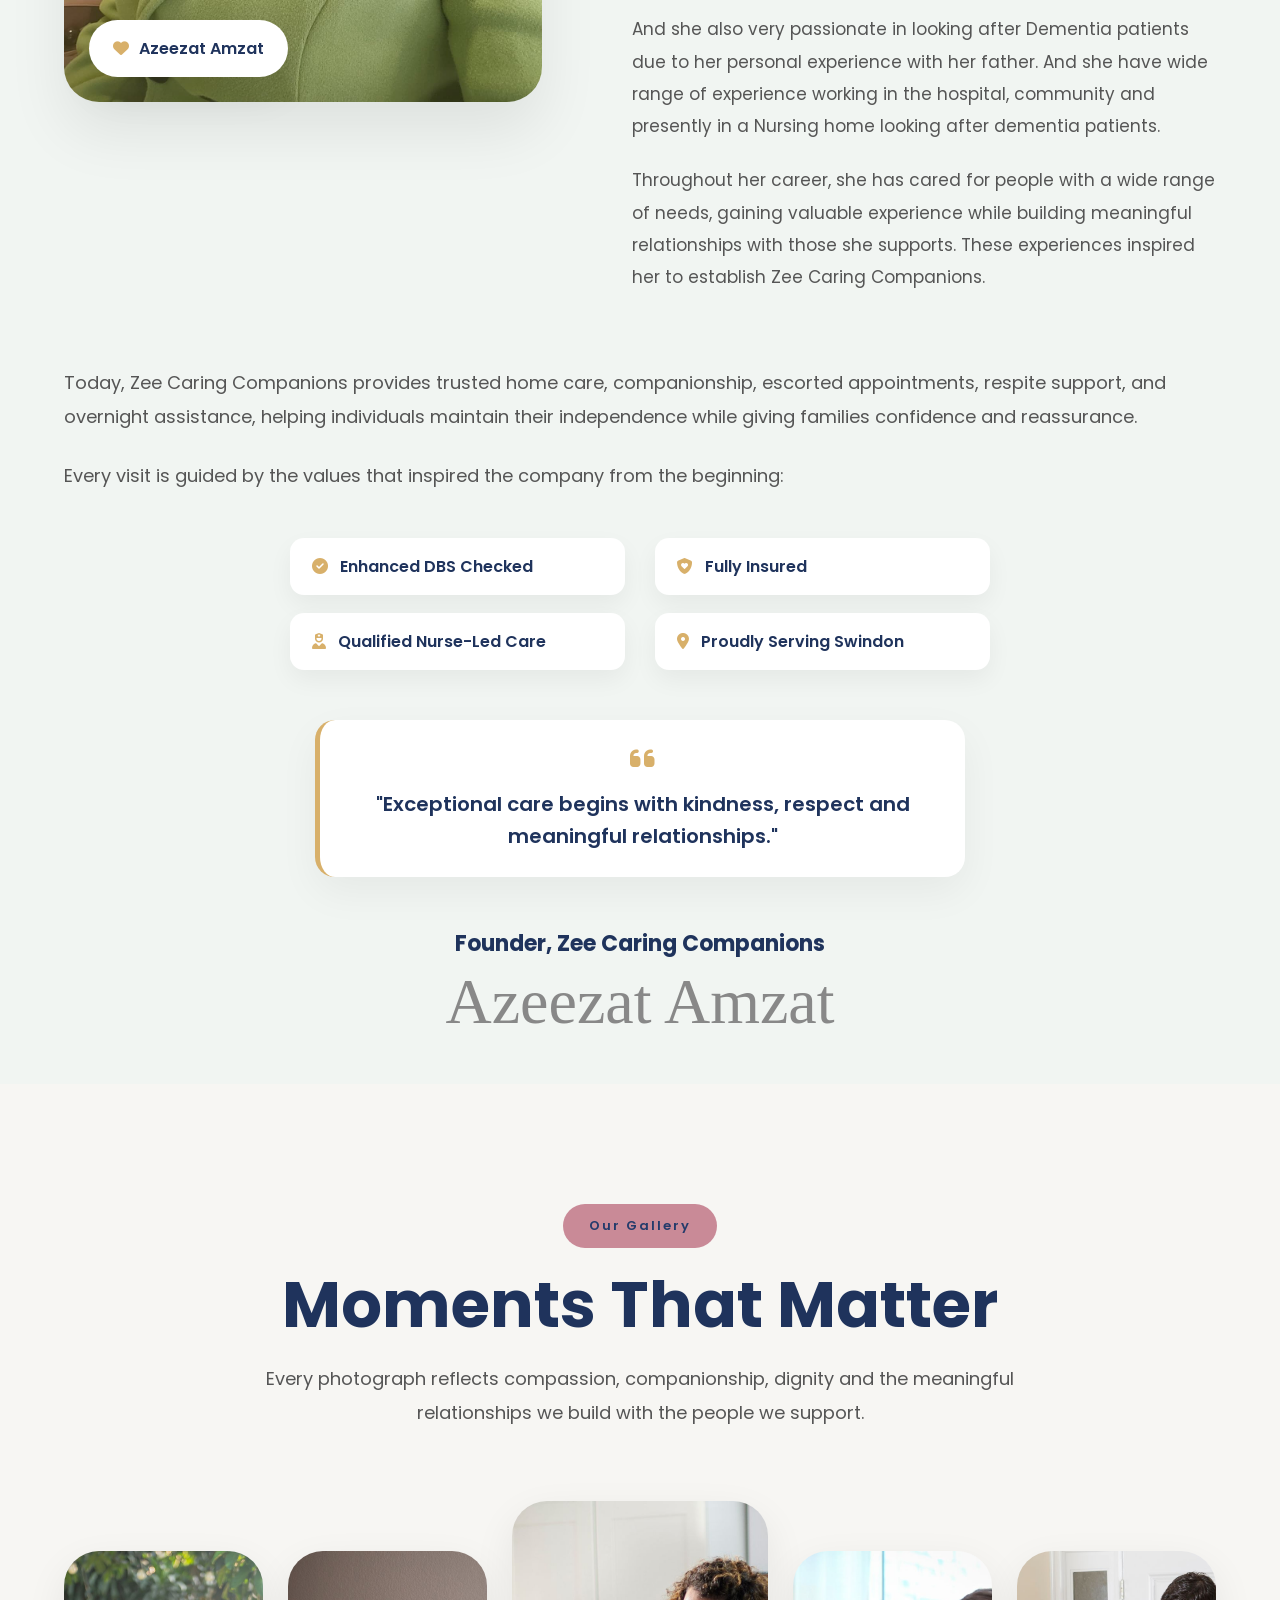
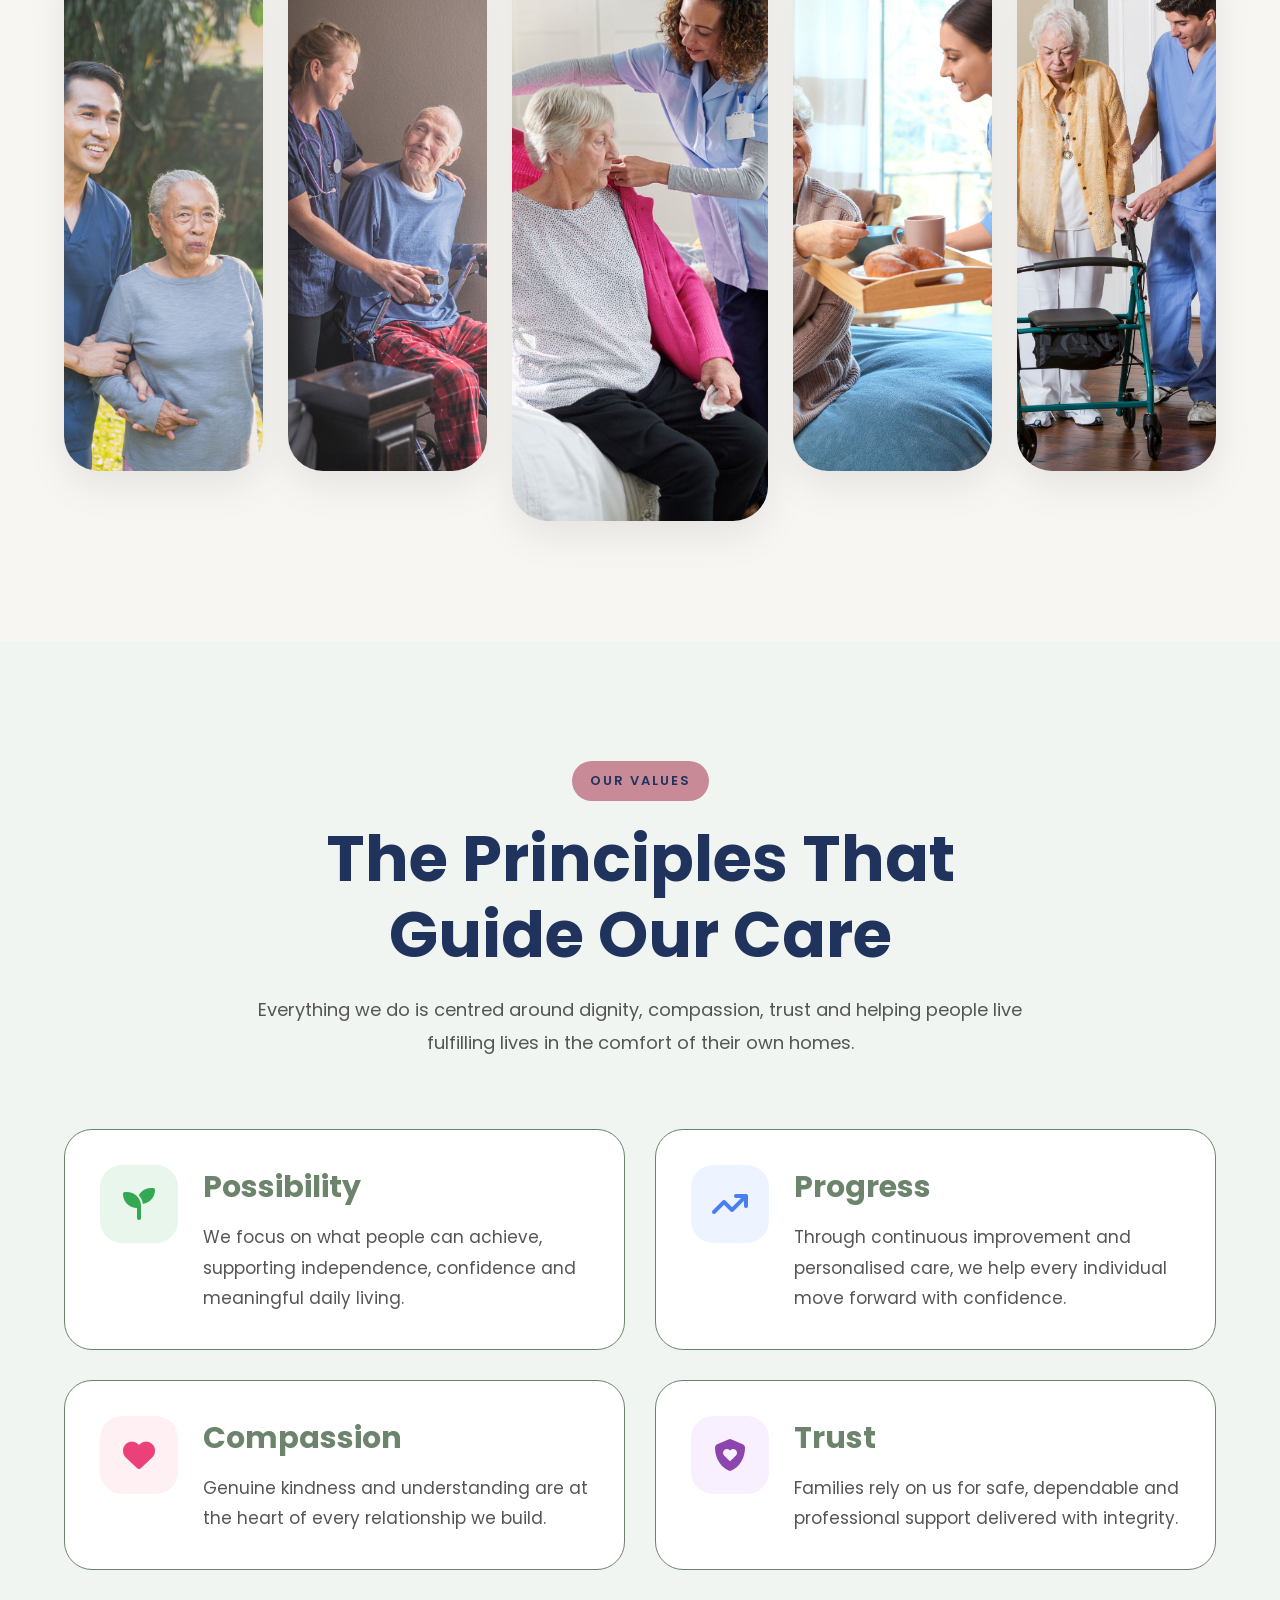
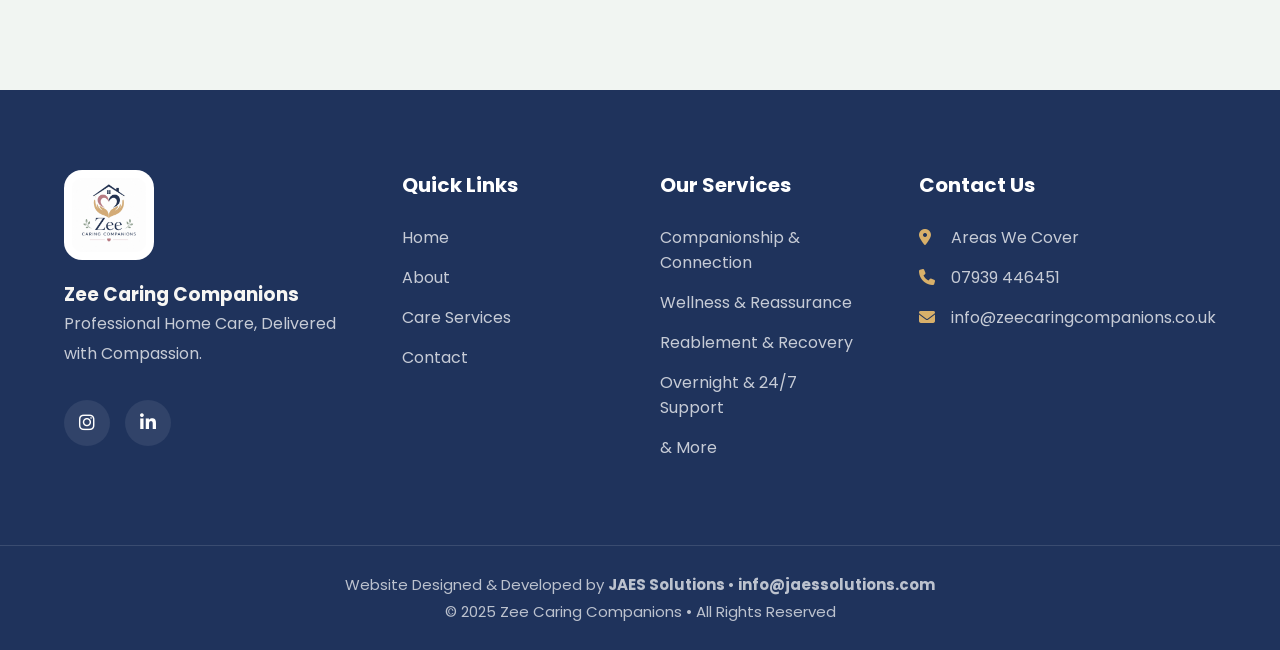
==== commit cf30e672: "Fixed asset paths" ====
--- a/About.html
+++ b/About.html
@@ -21,7 +21,7 @@
         <div class="container navbar">
 
             <div class="logo">
-                <img src="Assets/ChatGPT Image Jun 10, 2026, 03_01_08 PM.png" alt="Zee Caring Companions">
+                <img src="Assets/Logo Without BG.png" alt="Zee Caring Companions">
             </div>
 
             <nav>
@@ -35,8 +35,17 @@
 
             <div class="header-right">
                 <div class="social-icons">
-                    <a href="#"><i class="fab fa-facebook-f"></i></a>
-                    <a href="#"><i class="fab fa-linkedin-in"></i></a>
+                    <a href="https://www.instagram.com/zeecaringcompanions/" 
+                      target="_blank" 
+                       aria-label="Instagram">
+                       <i class="fab fa-instagram"></i>
+                    </a>
+
+                    <a href="YOUR_LINKEDIN_URL" 
+                      target="_blank" 
+                       aria-label="LinkedIn">
+                       <i class="fab fa-linkedin-in"></i>
+                    </a>
                 </div>
 
                 <a href="Contact.html" class="enquiry-btn">
@@ -413,13 +422,17 @@
     </p>
 
     <div class="footer-social">
-        <a href="#" aria-label="Facebook">
-            <i class="fa-brands fa-facebook-f"></i>
-        </a>
-
-        <a href="#" aria-label="LinkedIn">
-            <i class="fa-brands fa-linkedin-in"></i>
-        </a>
+        <a href="https://www.instagram.com/zeecaringcompanions/" 
+                      target="_blank" 
+                       aria-label="Instagram">
+                       <i class="fab fa-instagram"></i>
+                    </a>
+
+                    <a href="YOUR_LINKEDIN_URL" 
+                      target="_blank" 
+                       aria-label="LinkedIn">
+                       <i class="fab fa-linkedin-in"></i>
+                    </a>
     </div>
 
 </div>
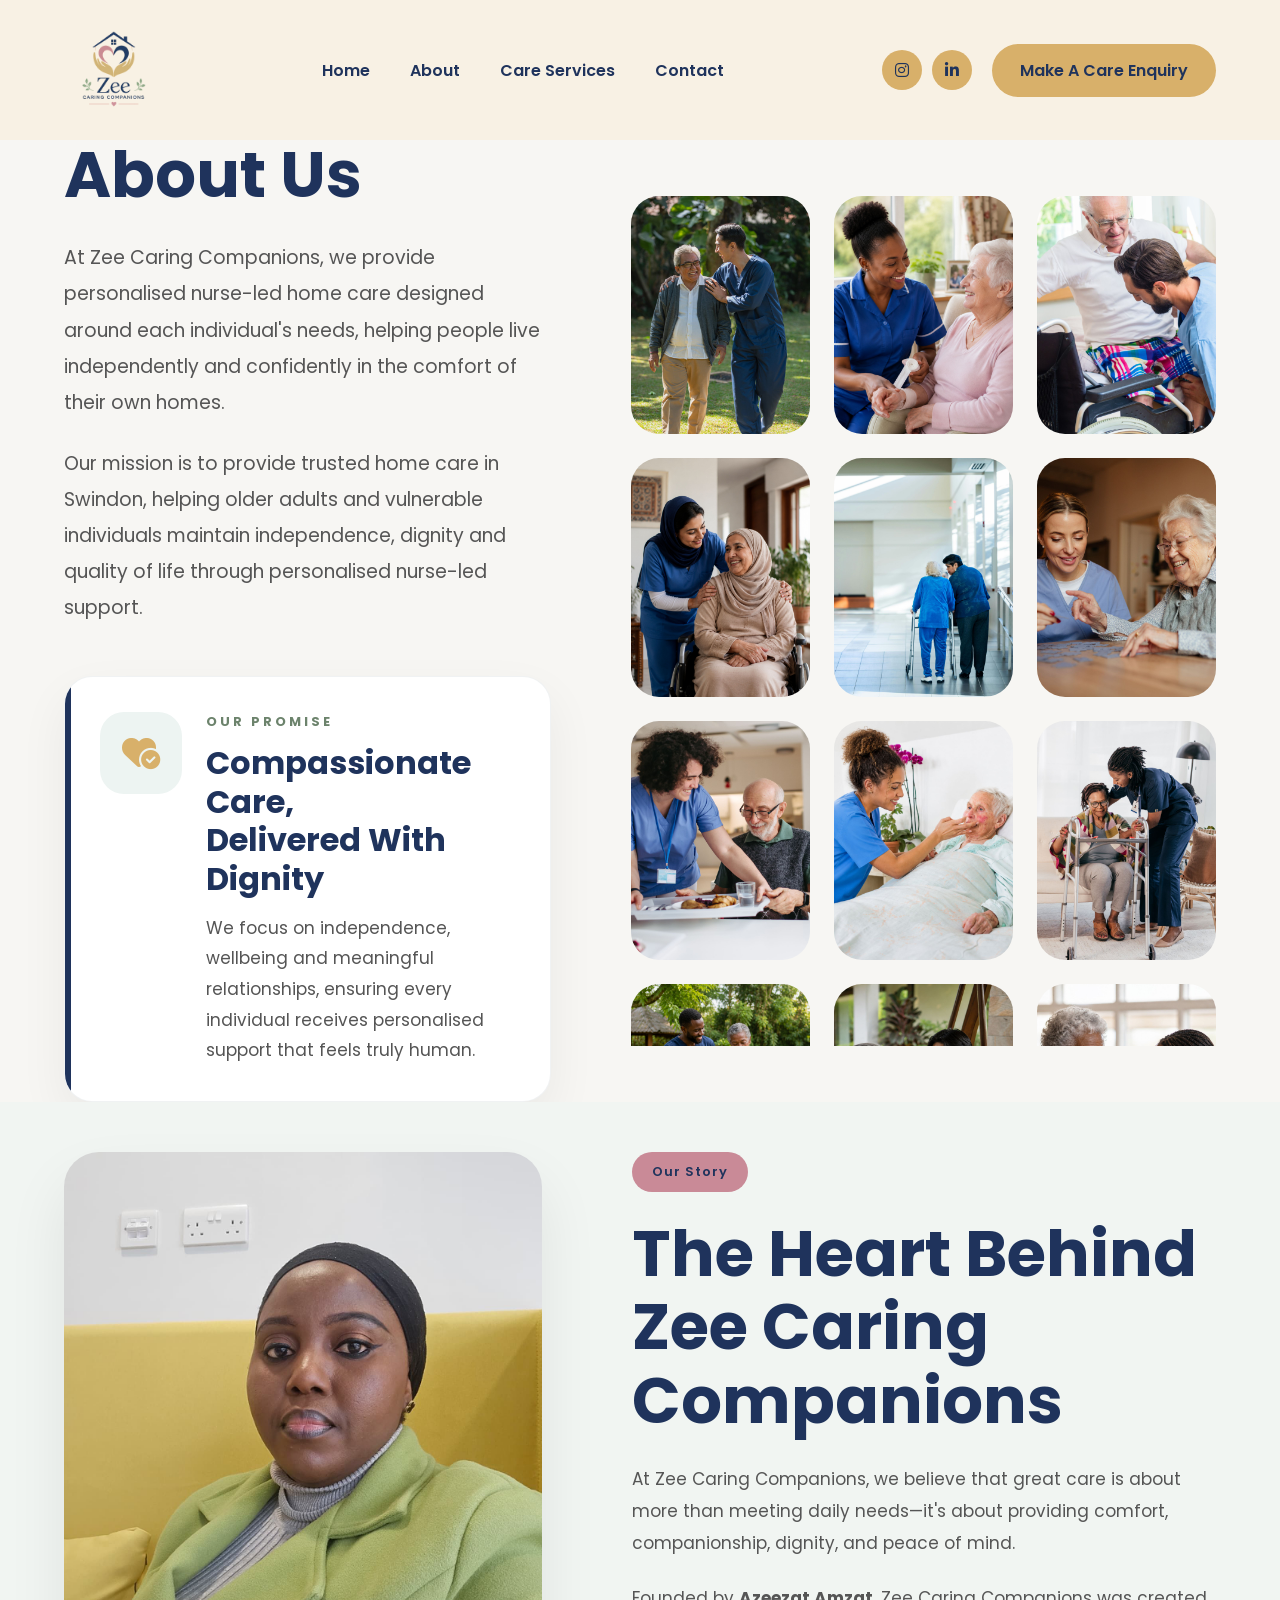
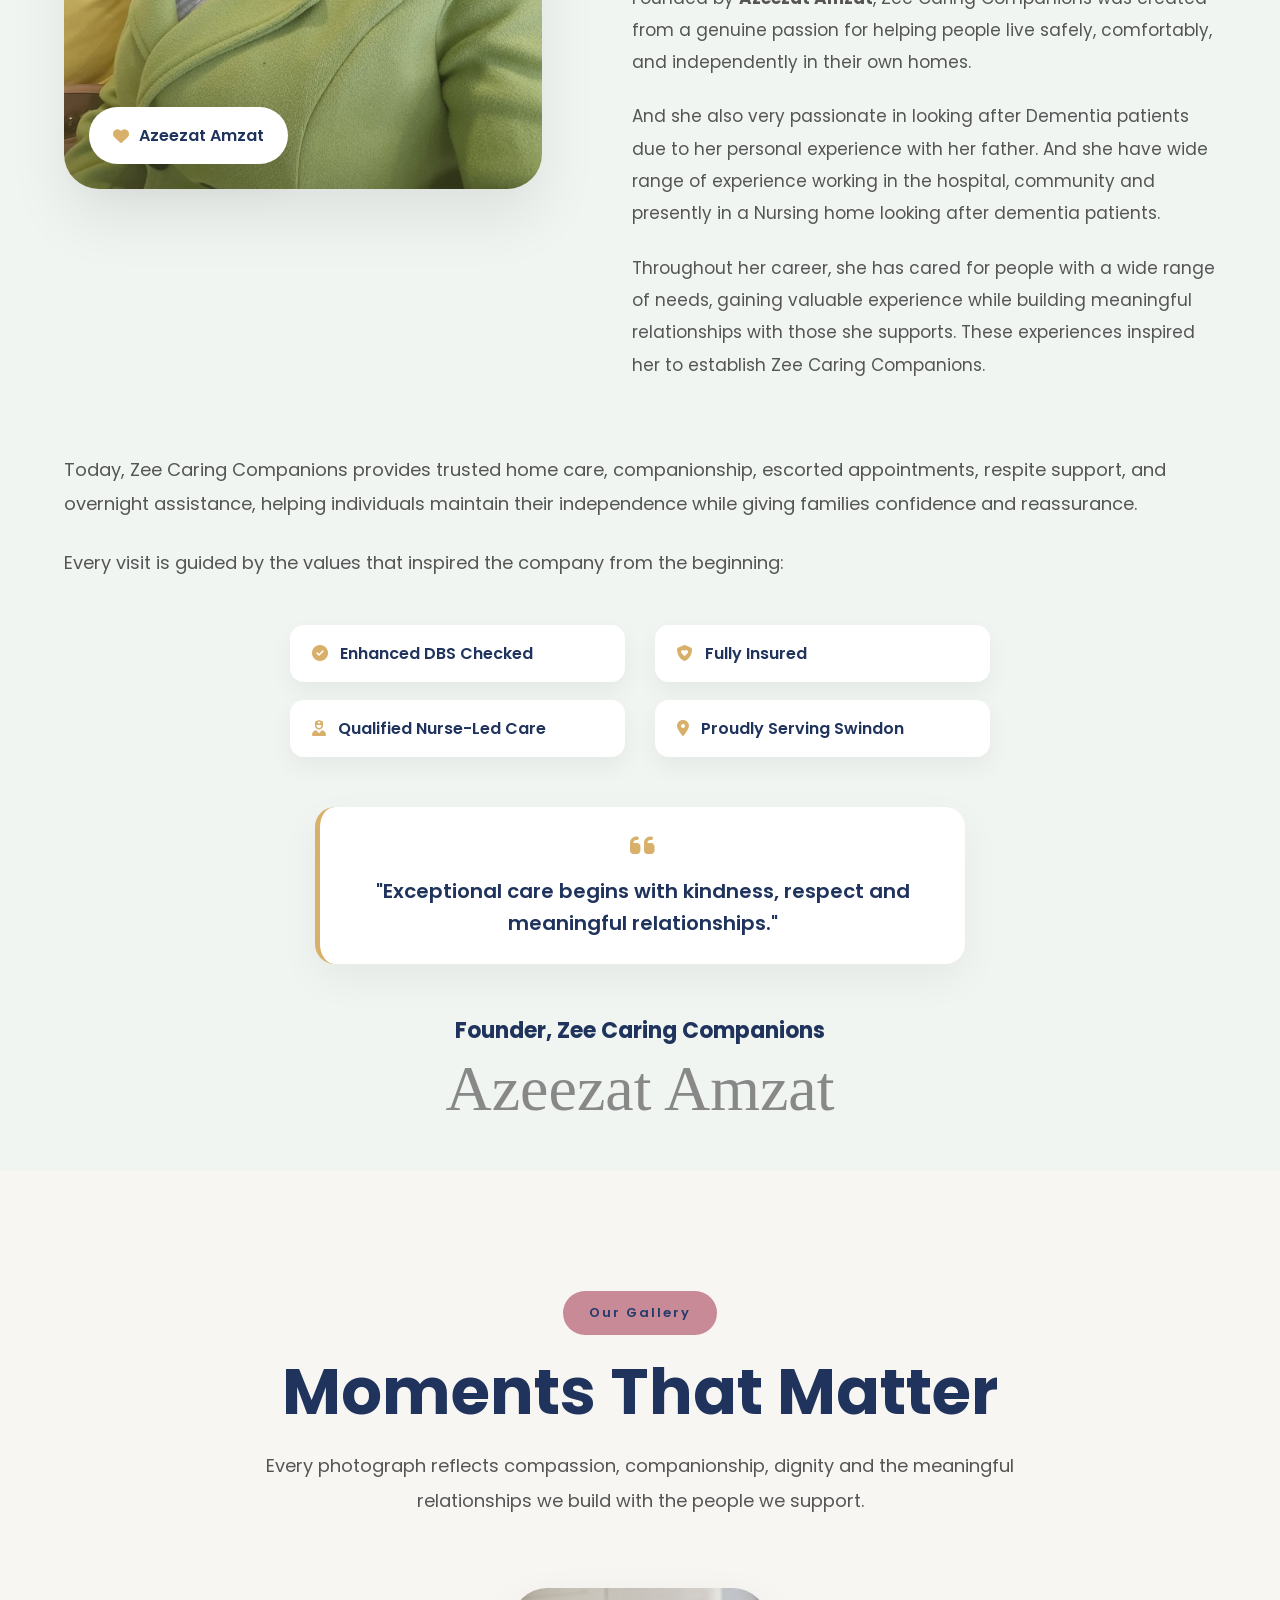
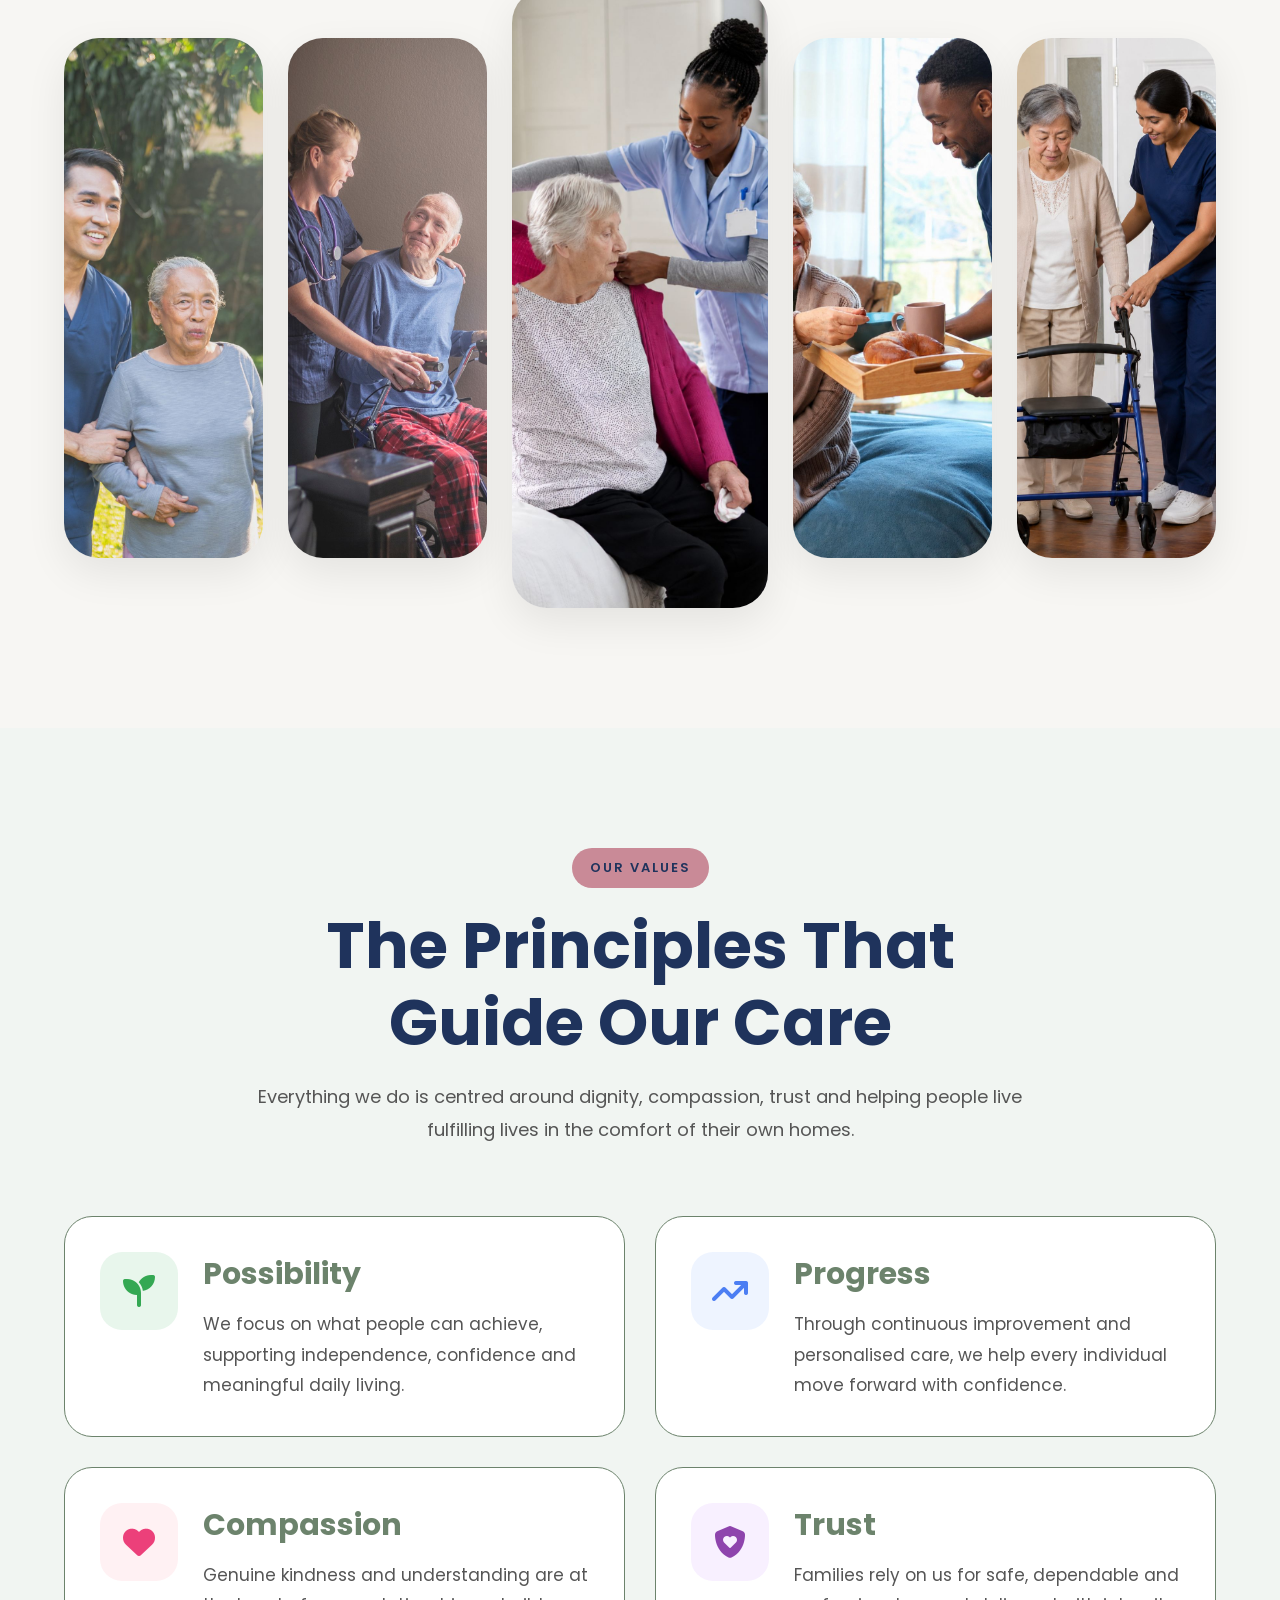
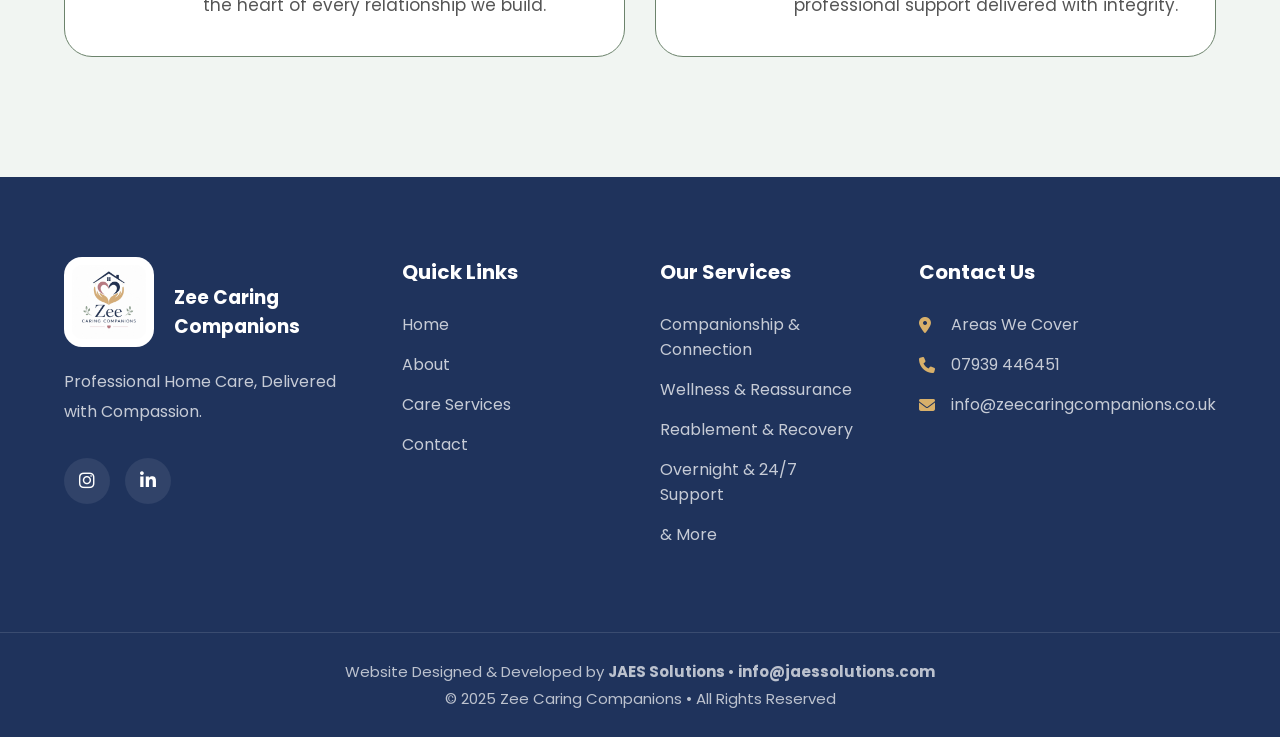
==== commit 748beaee: "Update website with latest pages and assets" ====
--- a/About.html
+++ b/About.html
@@ -3,28 +3,89 @@
 <head>
     <meta charset="UTF-8">
     <meta name="viewport" content="width=device-width, initial-scale=1.0">
-    <title>Zee Caring Companions</title>
+
+    <title>About Zee Caring Companions | Nurse-Led Home Care in Swindon</title>
+
+    <meta name="description"
+          content="Learn about Zee Caring Companions, a trusted nurse-led home care provider in Swindon. Discover our story, values, personalised support, companionship, dementia care and commitment to compassionate care.">
+
+    <meta name="keywords"
+          content="About Zee Caring Companions, Home Care Swindon, Nurse Led Care Swindon, Dementia Care Swindon, Companionship Care, Home Support Services, Personal Care, Elderly Care, Azeezat Amzat">
+
+    <meta name="author"
+          content="Zee Caring Companions">
+
+    <meta name="robots"
+          content="index, follow">
+
+    <link rel="canonical"
+          href="https://www.zeecaringcompanions.co.uk/About.html">
+
+    <!-- Open Graph -->
+    <meta property="og:title"
+          content="About Zee Caring Companions">
+
+    <meta property="og:description"
+          content="Compassionate nurse-led home care services helping individuals live independently and confidently at home.">
+
+    <meta property="og:image"
+          content="https://www.zeecaringcompanions.co.uk/Assets/Founder%20Image.jpg">
+
+    <meta property="og:url"
+          content="https://www.zeecaringcompanions.co.uk/About.html">
+
+    <meta property="og:type"
+          content="website">
+
+    <!-- Favicon -->
+    <link rel="icon"
+          type="image/png"
+          href="Assets/Logo Without BG.png">
+
     <link rel="stylesheet" href="About.css">
 
     <!-- Font Awesome -->
     <link rel="stylesheet"
-        href="https://cdnjs.cloudflare.com/ajax/libs/font-awesome/6.5.1/css/all.min.css">
+          href="https://cdnjs.cloudflare.com/ajax/libs/font-awesome/6.5.1/css/all.min.css">
 
     <!-- Google Font -->
     <link href="https://fonts.googleapis.com/css2?family=Poppins:wght@300;400;500;600;700&display=swap"
-        rel="stylesheet">
+          rel="stylesheet">
+<script type="application/ld+json">
+{
+ "@context":"https://schema.org",
+ "@type":"HomeHealthCareService",
+ "name":"Zee Caring Companions",
+ "image":"https://www.zeecaringcompanions.co.uk/Assets/Founder%20Image.jpg",
+ "url":"https://www.zeecaringcompanions.co.uk",
+ "telephone":"+44XXXXXXXXXX",
+ "email":"info@zeecaringcompanions.co.uk",
+ "address":{
+   "@type":"PostalAddress",
+   "addressLocality":"Swindon",
+   "addressCountry":"GB"
+ },
+ "founder":"Azeezat Amzat",
+ "description":"Nurse-led home care and companionship services in Swindon providing personalised support, dementia care, respite care and wellbeing assistance."
+}
+</script>
 </head>
+
 <body>
 
     <!-- Header -->
     <header>
         <div class="container navbar">
 
-            <div class="logo">
-                <img src="Assets/Logo Without BG.png" alt="Zee Caring Companions">
-            </div>
-
-            <nav>
+           <div class="logo">
+    <img src="Assets/Logo Without BG.png" alt="Zee Caring Companions Home Care Services in Swindon">
+</div>
+
+<div class="menu-toggle">
+    <i class="fas fa-bars"></i>
+</div>
+
+<nav class="nav-menu">
                 <ul>
                     <li><a href="index.html">Home</a></li>
                     <li><a href="About.html">About</a></li>
@@ -41,7 +102,7 @@
                        <i class="fab fa-instagram"></i>
                     </a>
 
-                    <a href="YOUR_LINKEDIN_URL" 
+                    <a href="https://www.linkedin.com/company/zee-caring-companions/" 
                       target="_blank" 
                        aria-label="LinkedIn">
                        <i class="fab fa-linkedin-in"></i>
@@ -67,9 +128,9 @@
         <!-- Left Content -->
 
         <div class="about-content">
-            <h2>
+            <h1>
                 About Us
-            </h2>
+            </h1>
 
             <p>
                 At Zee Caring Companions, we provide personalised
@@ -79,9 +140,10 @@
             </p>
 
             <p>
-                Our experienced care professionals are committed to
-                creating meaningful relationships while providing
-                safe, dignified and compassionate support.
+                Our mission is to provide trusted home care in Swindon,
+                helping older adults and vulnerable individuals maintain
+                independence, dignity and quality of life through
+                personalised nurse-led support.
             </p>
 <!-- Trust Card -->
 
@@ -119,10 +181,10 @@
 
             <div class="gallery-column up">
 
-                <img src="Assets/About Us Images/1.jpg" alt="">
-                <img src="Assets/About Us Images/2.jpg" alt="">
-                <img src="Assets/About Us Images/3.jpg" alt="">
-                <img src="Assets/About Us Images/4.jpg" alt="">
+                <img src="Assets/About Us Images/1.jpg" alt="Professional home care support helping an elderly woman walk outdoors">
+                <img src="Assets/About Us Images/2.jpg" alt="Compassionate caregiver providing companionship and emotional support">
+                <img src="Assets/About Us Images/3.jpg" alt="Nurse-led personal care assistance for older adults at home">
+                <img src="Assets/About Us Images/4.jpg" alt="Home care worker assisting an elderly client with daily activities">
 
             </div>
 
@@ -130,10 +192,10 @@
 
             <div class="gallery-column down">
 
-                <img src="Assets/About Us Images/5.jpg" alt="">
-                <img src="Assets/About Us Images/6.jpg" alt="">
-                <img src="Assets/About Us Images/7.jpg" alt="">
-                <img src="Assets/About Us Images/8.jpg" alt="">
+                <img src="Assets/About Us Images/5.jpg" alt="Trusted elderly care and companionship services in Swindon">
+                <img src="Assets/About Us Images/6.jpg" alt="Care professional supporting independent living for seniors">
+                <img src="Assets/About Us Images/7.jpg" alt="Friendly caregiver building meaningful relationships with an elderly client">
+                <img src="Assets/About Us Images/8.jpg" alt="Personalised home care service focused on dignity and wellbeing">
 
             </div>
 
@@ -141,10 +203,10 @@
 
             <div class="gallery-column up">
 
-                <img src="Assets/About Us Images/9.jpg" alt="">
-                <img src="Assets/About Us Images/10.jpg" alt="">
-                <img src="Assets/About Us Images/11.jpg" alt="">
-                <img src="Assets/About Us Images/12.jpg" alt="">
+                <img src="Assets/About Us Images/9.jpg" alt="Compassionate support helping older adults remain independent at home">
+                <img src="Assets/About Us Images/10.jpg" alt="Professional caregiver assisting a senior with mobility support">
+                <img src="Assets/About Us Images/11.jpg" alt="Quality nurse-led home care promoting comfort and confidence">
+                <img src="Assets/About Us Images/12.jpg" alt="Dedicated home care professional providing personalised assistance">
 
             </div>
 
@@ -164,7 +226,7 @@
         <!-- Left Image -->
         <div class="founder-image">
 
-            <img src="Assets/Founder Image.jpg" alt="Founder of Zee Caring Companions">
+            <img src="Assets/Founder Image.jpg" alt="Azeezat Amzat founder of Zee Caring Companions">
 
             <div class="founder-badge">
                 <i class="fa-solid fa-heart"></i>
@@ -277,23 +339,23 @@
     <div class="gallery-row">
 
         <div class="gallery-item">
-            <img src="Assets/About Us Images/13.jpg" alt="">
+            <img src="Assets/About Us Images/13.jpg" alt="Caregiver supporting an elderly woman during a walk outdoors">
         </div>
 
         <div class="gallery-item">
-            <img src="Assets/About Us Images/14.jpg" alt="">
+            <img src="Assets/About Us Images/14.jpg" alt="Home care professional providing companionship to an elderly client">
         </div>
 
         <div class="gallery-item featured">
-            <img src="Assets/About Us Images/15.jpg" alt="">
+            <img src="Assets/About Us Images/15.jpg" alt="Personalised care assistance helping a senior with daily routines">
         </div>
 
         <div class="gallery-item">
-            <img src="Assets/About Us Images/16.jpg" alt="">
+            <img src="Assets/About Us Images/16.jpg" alt="Friendly caregiver serving breakfast to an elderly woman at home">
         </div>
 
         <div class="gallery-item">
-            <img src="Assets/About Us Images/17.jpg" alt="">
+            <img src="Assets/About Us Images/17.jpg" alt="Mobility support service helping an elderly person walk safely">
         </div>
 
     </div>
@@ -411,15 +473,20 @@
         <!-- Brand -->
         <div class="footer-brand">
 
+    <div class="footer-brand-top">
+
     <div class="footer-logo">
-        <img src="Assets/Zee care Logo.jpg" alt="Zee Caring Companions Logo">
+        <img src="Assets/Zee care Logo.jpg"
+             alt="Zee Caring Companions Logo">
     </div>
 
     <h3>Zee Caring Companions</h3>
 
-    <p>
-        Professional Home Care, Delivered with Compassion.
-    </p>
+</div>
+
+<p>
+    Professional Home Care, Delivered with Compassion.
+</p>
 
     <div class="footer-social">
         <a href="https://www.instagram.com/zeecaringcompanions/" 
@@ -428,7 +495,7 @@
                        <i class="fab fa-instagram"></i>
                     </a>
 
-                    <a href="YOUR_LINKEDIN_URL" 
+                    <a href="https://www.linkedin.com/company/zee-caring-companions/" 
                       target="_blank" 
                        aria-label="LinkedIn">
                        <i class="fab fa-linkedin-in"></i>
@@ -467,15 +534,19 @@
             <h4>Contact Us</h4>
 
             <ul class="contact-info">
-                <li>
-                    <i class="fa-solid fa-location-dot"></i>
-                    <span>Areas We Cover</span>
-                </li>
-
-                <li>
-                    <i class="fa-solid fa-phone"></i>
-                    <span>07939 446451</span>
-                </li>
+            <li>
+                <i class="fa-solid fa-location-dot"></i>
+                <a href="Contact.html#areas-we-cover">
+                    Areas We Cover
+                </a>
+            </li>
+
+            <li>
+                <i class="fa-solid fa-phone"></i>
+                <a href="tel:07939 446451">
+                   07939 446451
+                </a>
+            </li>
 
                 <li>
                     <i class="fa-solid fa-envelope"></i>
@@ -507,6 +578,20 @@
     </div>
 
 </footer>
-
+<script>
+
+const menuToggle =
+document.querySelector(".menu-toggle");
+
+const navMenu =
+document.querySelector(".nav-menu");
+
+menuToggle.addEventListener("click", () => {
+
+    navMenu.classList.toggle("active");
+
+});
+
+</script>
 </body>
 </html>
--- a/About.css
+++ b/About.css
@@ -32,7 +32,7 @@
 }
 
 .logo img{
-    width:85px;
+    width:100px;
     height:auto;
     display:block;
 }
@@ -108,7 +108,7 @@
     align-items:center;
 }
 
-.about-content h2{
+.about-content h1{
     font-size:clamp(2.5rem,5vw,4rem);
     line-height:1.1;
     color:#1F335C;
@@ -427,33 +427,6 @@
     color:#888;
 }
 
-/* Responsive */
-
-@media(max-width:992px){
-
-    .founder-story-container{
-        grid-template-columns:1fr;
-        gap:50px;
-    }
-}
-
-@media(max-width:768px){
-
-    .founder-story-section{
-        padding:80px 0;
-    }
-
-    .founder-image img{
-        border-radius:25px;
-    }
-
-    .founder-badge{
-        position:static;
-        margin-top:20px;
-        width:max-content;
-    }
-}
-
 /* ==========================
    GALLERY SECTION
 ========================== */
@@ -526,46 +499,6 @@
     animation-play-state:paused;
 }
 
-/* ==========================
-   MOBILE
-========================== */
-
-@media(max-width:992px){
-
-    .about-container{
-        grid-template-columns:1fr;
-    }
-
-    .about-gallery{
-        height:600px;
-        margin-top:20px;
-    }
-}
-
-@media(max-width:768px){
-
-    .about-gallery{
-        gap:12px;
-        height:500px;
-    }
-
-    .gallery-column img{
-        height:220px;
-        border-radius:18px;
-    }
-
-    .gallery-column:nth-child(2) img{
-        height:260px;
-    }
-
-    .about-content h2{
-        font-size:2.5rem;
-    }
-
-    .about-content p{
-        font-size:17px;
-    }
-}
 
 /* ====================================
    GALLERY SECTION MAIN
@@ -701,44 +634,6 @@
 .gallery-item:hover::before{
     opacity:1;
 }
-
-/* Responsive */
-
-@media(max-width:1200px){
-
-    .gallery-row{
-        overflow-x:auto;
-        justify-content:flex-start;
-        padding-bottom:20px;
-    }
-
-    .gallery-row::-webkit-scrollbar{
-        display:none;
-    }
-}
-
-@media(max-width:768px){
-
-    .gallery-section{
-        padding:80px 0;
-    }
-
-    .gallery-item{
-        width:220px;
-        height:420px;
-    }
-
-    .gallery-item.featured{
-        width:260px;
-        height:500px;
-    }
-
-    .gallery-header p{
-        font-size:16px;
-    }
-}
-
-
 /* ==========================
    VALUES SECTION
 ========================== */
@@ -879,40 +774,6 @@
     color:#555555;
 }
 
-/* Responsive */
-
-@media(max-width:900px){
-
-    .values-grid{
-        grid-template-columns:1fr;
-    }
-
-    .value-card{
-        padding:28px;
-    }
-}
-
-@media(max-width:600px){
-
-    .values-section{
-        padding:80px 0;
-    }
-
-    .value-card{
-        flex-direction:column;
-        align-items:flex-start;
-    }
-
-    .value-icon{
-        width:70px;
-        height:70px;
-    }
-
-    .value-content h3{
-        font-size:24px;
-    }
-}
-
 /* ==========================
    FOOTER
 ========================== */
@@ -1023,12 +884,13 @@
 .footer-column ul li a{
     color:rgba(255,255,255,.75);
     text-decoration:none;
-    transition:.3s;
+    transition:all .3s ease;
+    display:inline-block;
 }
 
 .footer-column ul li a:hover{
     color:#D8B06A;
-    padding-left:5px;
+    transform:translateX(5px);
 }
 
 /* Contact Info */
@@ -1051,11 +913,13 @@
 .contact-info li a{
     color:rgba(255,255,255,.75);
     text-decoration:none;
-    transition:.3s;
+    transition:all .3s ease;
+    display:inline-block;
 }
 
 .contact-info li a:hover{
     color:#D8B06A;
+    transform:translateX(5px);
 }
 
 /* Social Icons */
@@ -1120,38 +984,482 @@
     color:#D8B06A;
     text-decoration:underline;
 }
-
+.footer-brand-top{
+    display:flex;
+    align-items:center;
+    gap:20px;
+    margin-bottom:0px;
+}
+
+.footer-brand-top h3{
+    margin:0;
+    color:#fff;
+}
+
+
+/* ====================================
+   MOBILE ALIGNMENT STARTS HERE
+==================================== */
+
+html,
+body{
+    overflow-x:hidden;
+    width:100%;
+}
+
+/*Mobile Header */
+
+@media(max-width:768px){
+
+    header{
+        padding:15px 0;
+    }
+    nav ul li a{
+        font-size:14px;
+    }
+}
+/* ====================================
+   HAMBURGER MENU
+==================================== */
+
+.menu-toggle{
+    display:none;
+    font-size:28px;
+    color:#1F335C;
+    cursor:pointer;
+}
+
+/* MOBILE HEADER */
+
+@media (max-width:768px){
+
+    .navbar{
+        display:flex;
+        justify-content:space-between;
+        align-items:center;
+        flex-direction:row;
+        position:relative;
+    }
+
+    .logo{
+        display:flex;
+        align-items:center;
+    }
+
+    .logo img{
+        width:65px;
+    }
+
+    .header-right{
+        display:flex;
+        align-items:center;
+        gap:8px;
+    }
+
+    /* Small Social Icons */
+
+    .social-icons{
+        display:flex;
+        gap:6px;
+    }
+
+    .social-icons a{
+        width:32px;
+        height:32px;
+        font-size:14px;
+    }
+
+    /* Small Enquiry Button */
+
+    .enquiry-btn{
+        padding:8px 14px;
+        font-size:12px;
+        border-radius:20px;
+        white-space:nowrap;
+    }
+
+}
+@media (max-width:768px){
+
+    /* Hide navigation initially */
+    nav{
+        display:none;
+        position:absolute;
+        top:100%;
+        left:0;
+        width:100%;
+        background:#F8F1E4;
+        padding:20px 0;
+        z-index:999;
+    }
+
+    nav.active{
+        display:block;
+    }
+
+    nav ul{
+        flex-direction:column;
+        gap:20px;
+        text-align:center;
+    }
+
+    .menu-toggle{
+        display:block;
+    }
+}
+
+/*ABOUT SECTION */
+@media(max-width:768px){
+
+    .about-section{
+        padding:60px 0;
+    }
+
+    .about-container{
+        gap:40px;
+    }
+
+    .about-content{
+        text-align:center;
+    }
+
+    .about-highlight{
+        flex-direction:column;
+        align-items:center;
+        text-align:center;
+        padding:25px;
+        margin-top:30px;
+    }
+
+    .highlight-icon{
+        margin-bottom:10px;
+    }
+
+    .highlight-content h3{
+        font-size:1.6rem;
+    }
+
+}
+@media(max-width:992px){
+
+    .about-container{
+        grid-template-columns:1fr;
+    }
+
+    .about-gallery{
+        height:600px;
+        margin-top:20px;
+    }
+}
+
+@media(max-width:768px){
+
+    .about-gallery{
+        gap:12px;
+        height:500px;
+    }
+
+    .gallery-column img{
+        height:220px;
+        border-radius:18px;
+    }
+
+    .gallery-column:nth-child(2) img{
+        height:260px;
+    }
+
+    .about-content h1{
+        font-size:2.5rem;
+    }
+
+    .about-content p{
+        font-size:17px;
+    }
+}
+
+/* ====================================
+   FOUNDER SECTION MOBILE
+==================================== */
+
+/* Tablet */
+@media(max-width:992px){
+
+    .founder-story-container{
+        grid-template-columns:1fr;
+        gap:50px;
+    }
+}
+
+/* Mobile */
+@media(max-width:768px){
+
+    .founder-story-section{
+        padding:80px 0;
+    }
+
+    /* Move Our Story content above image */
+    .founder-story-container{
+        display:flex;
+        flex-direction:column;
+    }
+
+    .founder-content{
+        order:1;
+        text-align:center;
+    }
+
+    .founder-image{
+        order:2;
+    }
+
+    .founder-image img{
+        border-radius:25px;
+    }
+
+    .founder-badge{
+        position:static;
+        margin:20px auto 0;
+        width:max-content;
+    }
+
+    /* Full width content section */
+    .founder-full-content{
+        width:92%;
+        margin:40px auto 0;
+    }
+
+    .founder-full-content > p{
+        font-size:16px;
+        line-height:1.8;
+    }
+
+    /* Checks cards */
+    .founder-checks{
+        grid-template-columns:1fr;
+        gap:12px;
+        max-width:320px;
+        margin:30px auto;
+    }
+
+    .founder-checks p{
+        padding:14px 18px;
+        font-size:16px;
+        text-align:left;
+    }
+
+    /* Heading */
+    .founder-content h2{
+        font-size:33px;
+        line-height:1.2;
+    }
+
+    /* Quote */
+    .founder-quote{
+        padding:20px;
+    }
+
+    .founder-quote p{
+        font-size:18px;
+    }
+
+    /* Signature */
+    .founder-name{
+        font-size:48px;
+    }
+}
+
+/* Gallery Section */
+
+@media(max-width:1200px){
+
+    .gallery-row{
+        overflow-x:auto;
+        justify-content:flex-start;
+        padding-bottom:20px;
+        gap:18px;
+    }
+
+    .gallery-row::-webkit-scrollbar{
+        display:none;
+    }
+}
+
+@media(max-width:768px){
+    .gallery-header h2{
+        font-size:2rem;
+        line-height:1.2;
+    }
+
+    .gallery-section{
+        padding:80px 0;
+    }
+
+    .gallery-row{
+        padding-left:15px;
+        padding-right:15px;
+    }
+
+    .gallery-item{
+        flex:0 0 280px;
+        width:280px;
+        height:420px;
+    }
+
+    .gallery-item.featured{
+        flex:0 0 280px;
+        width:280px;
+        height:420px;
+    }
+
+    .gallery-item:hover{
+        transform:none;
+    }
+
+    .gallery-item:hover img{
+        transform:scale(1.03);
+    }
+
+    .gallery-header p{
+        font-size:16px;
+    }
+}
+
+/* Values Section */
+@media(max-width:768px){
+
+    .values-header h2{
+        font-size:2rem;
+        line-height:1.2;
+    }
+    .values-header{
+        margin-bottom:50px;
+    }
+
+    .value-card{
+        text-align:center;
+    }
+
+    .value-icon{
+        margin:0 auto;
+    }
+
+}
 /* Responsive */
 
-@media (max-width:992px){
-
-    .footer-container{
-        grid-template-columns:1fr 1fr;
-        gap:50px;
-    }
-}
+@media(max-width:900px){
+
+    .values-grid{
+        grid-template-columns:1fr;
+    }
+
+    .value-card{
+        padding:28px;
+    }
+}
+
+@media(max-width:600px){
+
+    .values-section{
+        padding:80px 0;
+    }
+
+    .value-card{
+        flex-direction:column;
+        align-items:flex-start;
+    }
+
+    .value-icon{
+        width:70px;
+        height:70px;
+    }
+
+    .value-content h3{
+        font-size:24px;
+    }
+}
+
+/* ====================================
+   FOOTER SECTION - MOBILE
+==================================== */
 
 @media (max-width:768px){
 
     .footer{
-        padding-top:60px;
+        padding:60px 0 0;
     }
 
     .footer-container{
         grid-template-columns:1fr;
+        gap:40px;
         text-align:center;
     }
 
+    /* Brand Section */
+
+    .footer-brand-top{
+        flex-direction:column;
+        gap:15px;
+    }
+
+    .footer-logo-wrap{
+        flex-direction:column;
+        gap:15px;
+    }
+
+    .footer-main-logo{
+        width:70px;
+        height:70px;
+    }
+
+    .footer-brand-text h3{
+        font-size:24px;
+    }
+
     .footer-brand p{
+        max-width:100%;
         margin:auto;
     }
+
+    /* Footer Columns */
+
+    .footer-column h4{
+        margin-bottom:15px;
+    }
+
+    .footer-column ul li{
+        margin-bottom:12px;
+    }
+
+    /* Contact Info */
+
+    .contact-info li{
+        justify-content:center;
+        text-align:center;
+    }
+
+    /* Social Icons */
 
     .footer-social{
         justify-content:center;
-    }
-
-    .contact-info li{
-        justify-content:center;
-    }
-}
-
+        margin-top:20px;
+    }
+
+    .footer-social a{
+        width:42px;
+        height:42px;
+        font-size:16px;
+    }
+
+    /* Bottom Copyright */
+
+    .footer-bottom{
+        margin-top:40px;
+        padding:20px 15px;
+    }
+
+    .footer-bottom p{
+        font-size:14px;
+        line-height:1.7;
+    }
+
+}
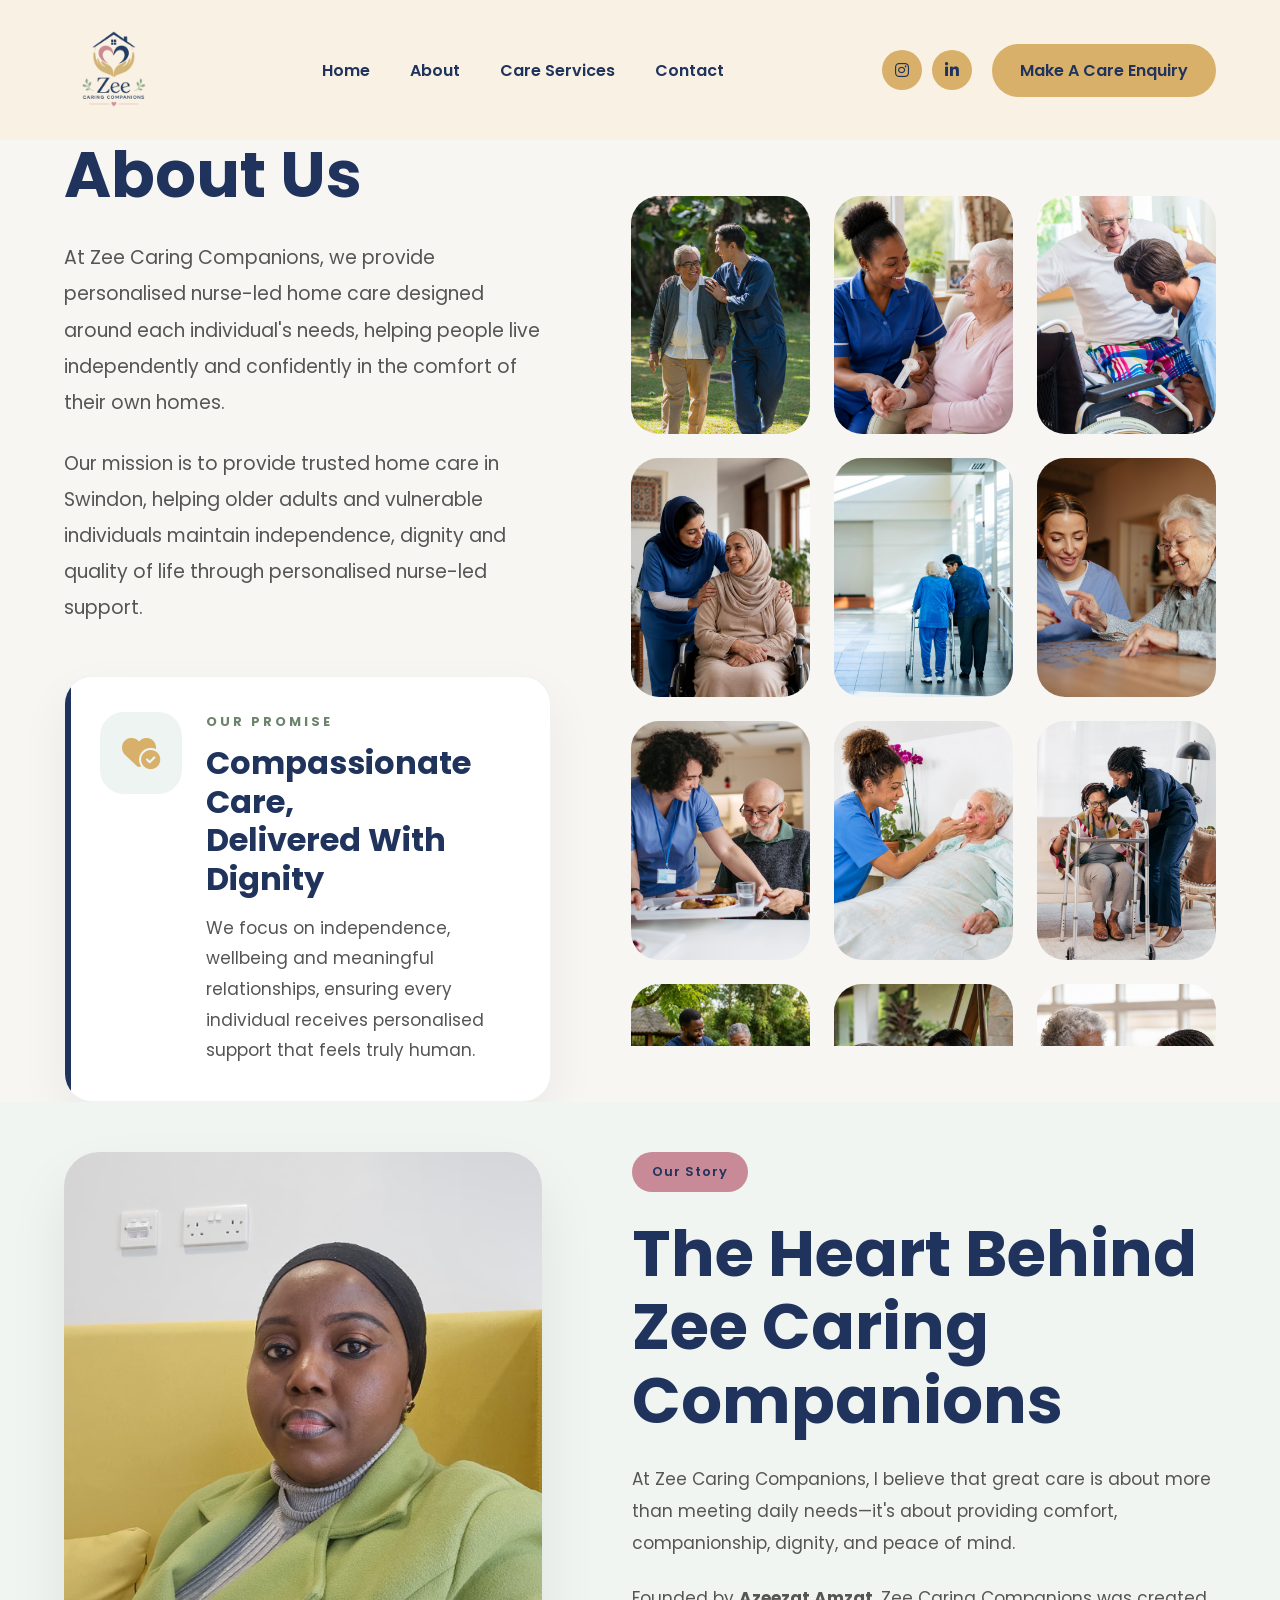
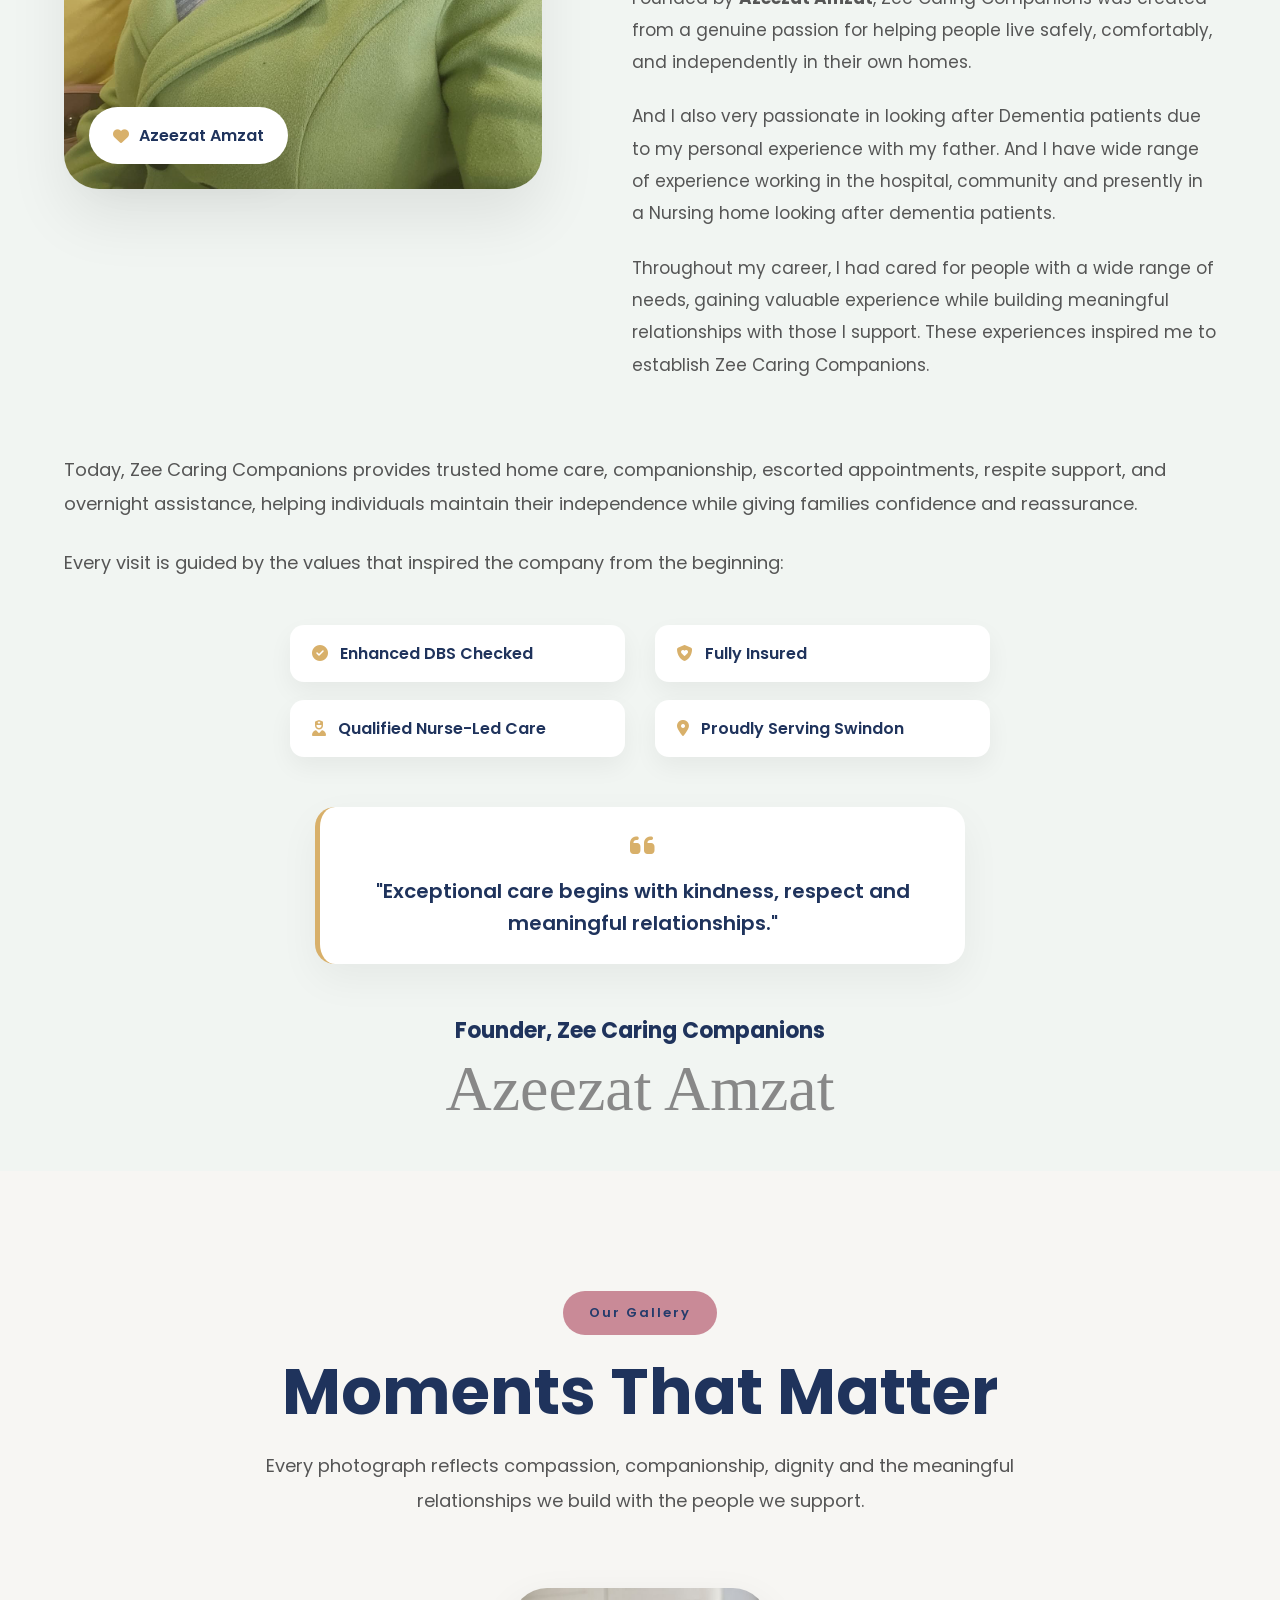
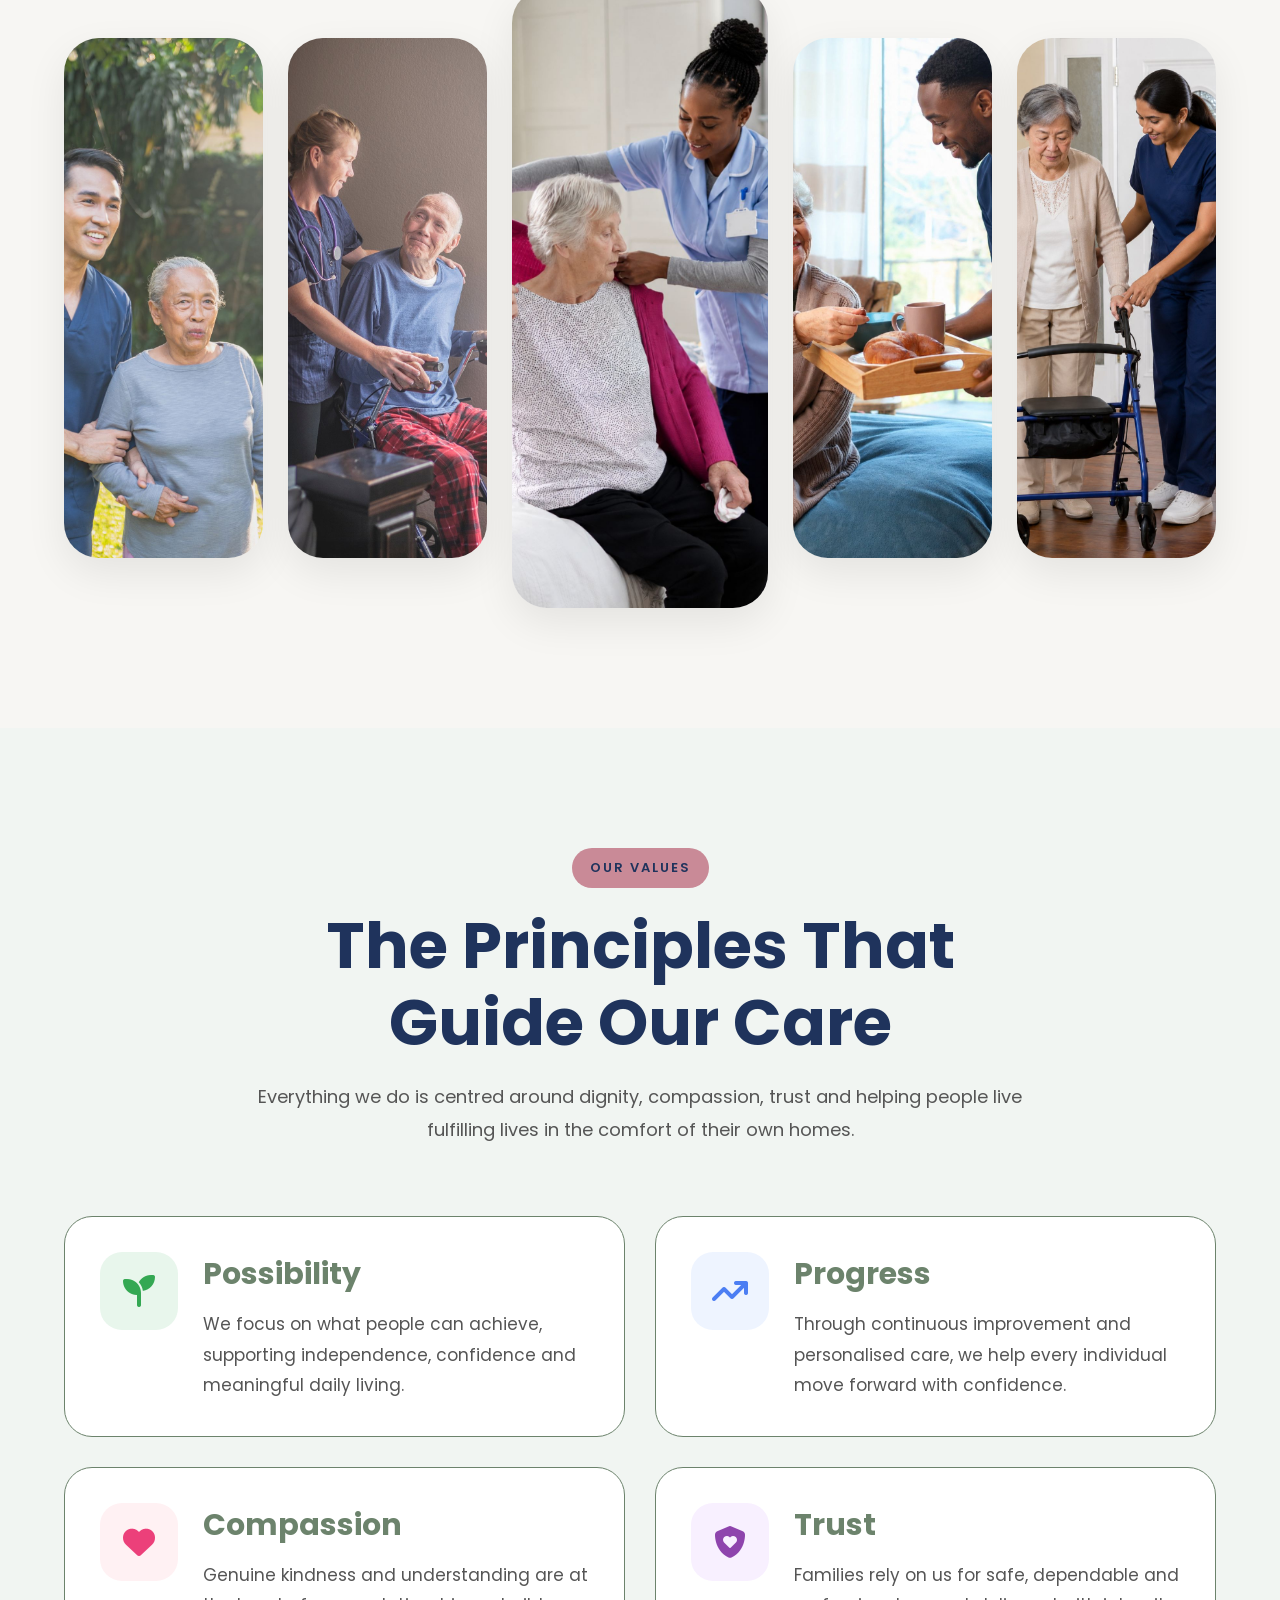
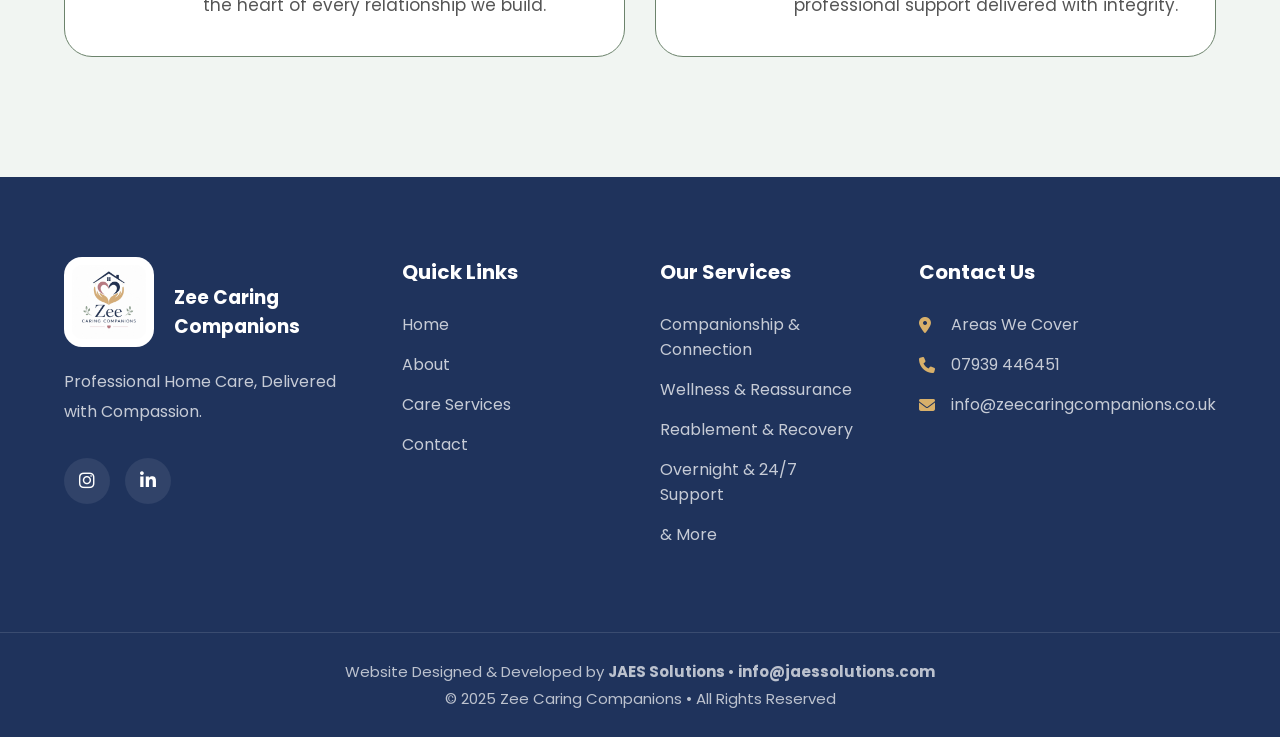
==== commit 6674f037: "Updated About page Our story section" ====
--- a/About.html
+++ b/About.html
@@ -7,7 +7,7 @@
     <title>About Zee Caring Companions | Nurse-Led Home Care in Swindon</title>
 
     <meta name="description"
-          content="Learn about Zee Caring Companions, a trusted nurse-led home care provider in Swindon. Discover our story, values, personalised support, companionship, dementia care and commitment to compassionate care.">
+          content="Learn about Zee Caring Companions Founder Azeezat Amzat, a trusted nurse-led home care provider in Swindon. Discover our story, values, personalised support, companionship, dementia care and commitment to compassionate care.">
 
     <meta name="keywords"
           content="About Zee Caring Companions, Home Care Swindon, Nurse Led Care Swindon, Dementia Care Swindon, Companionship Care, Home Support Services, Personal Care, Elderly Care, Azeezat Amzat">
@@ -57,9 +57,14 @@
  "@type":"HomeHealthCareService",
  "name":"Zee Caring Companions",
  "image":"https://www.zeecaringcompanions.co.uk/Assets/Founder%20Image.jpg",
- "url":"https://www.zeecaringcompanions.co.uk",
- "telephone":"+44XXXXXXXXXX",
+ "url":"https://www.zeecaringcompanions.co.uk/About.html",
+ "logo":"https://www.zeecaringcompanions.co.uk/Assets/Logo%20Without%20BG.png",
+ "telephone":"+44 07939 446451",
  "email":"info@zeecaringcompanions.co.uk",
+ "sameAs":[
+"https://www.instagram.com/zeecaringcompanions/",
+"https://www.linkedin.com/company/zee-caring-companions/"
+],
  "address":{
    "@type":"PostalAddress",
    "addressLocality":"Swindon",
@@ -247,7 +252,7 @@
             </h2>
 
             <p>
-                At Zee Caring Companions, we believe that great care is about more than meeting daily needs—it's
+                At Zee Caring Companions, I believe that great care is about more than meeting daily needs—it's
                 about providing comfort, companionship, dignity, and peace of mind.
             </p>
 
@@ -257,14 +262,14 @@
             </p>
             
             <p>
-                And she also very passionate in looking after Dementia patients due to her personal experience with her father. 
-                And she have wide range of experience working in the hospital, community and presently in a Nursing home looking 
+                And I also very passionate in looking after Dementia patients due to my personal experience with my father. 
+                And I have wide range of experience working in the hospital, community and presently in a Nursing home looking 
                 after dementia patients.
             </p>
         <p>
-            Throughout her career, she has cared for people with a wide range of needs, gaining valuable
-            experience while building meaningful relationships with those she supports. These experiences
-            inspired her to establish Zee Caring Companions.
+            Throughout my career, I had cared for people with a wide range of needs, gaining valuable
+            experience while building meaningful relationships with those I support. These experiences
+            inspired me to establish Zee Caring Companions.
         </p>
         </div>
     </div>
--- a/About.css
+++ b/About.css
@@ -1249,8 +1249,9 @@
 
     /* Heading */
     .founder-content h2{
-        font-size:33px;
+        font-size:30px;
         line-height:1.2;
+        margin-bottom:20px;
     }
 
     /* Quote */
@@ -1286,8 +1287,9 @@
 
 @media(max-width:768px){
     .gallery-header h2{
-        font-size:2rem;
+        font-size:34px;
         line-height:1.2;
+        margin-bottom:20px;
     }
 
     .gallery-section{
@@ -1328,8 +1330,9 @@
 @media(max-width:768px){
 
     .values-header h2{
-        font-size:2rem;
+        font-size:34px;
         line-height:1.2;
+        margin-bottom:20px;
     }
     .values-header{
         margin-bottom:50px;
